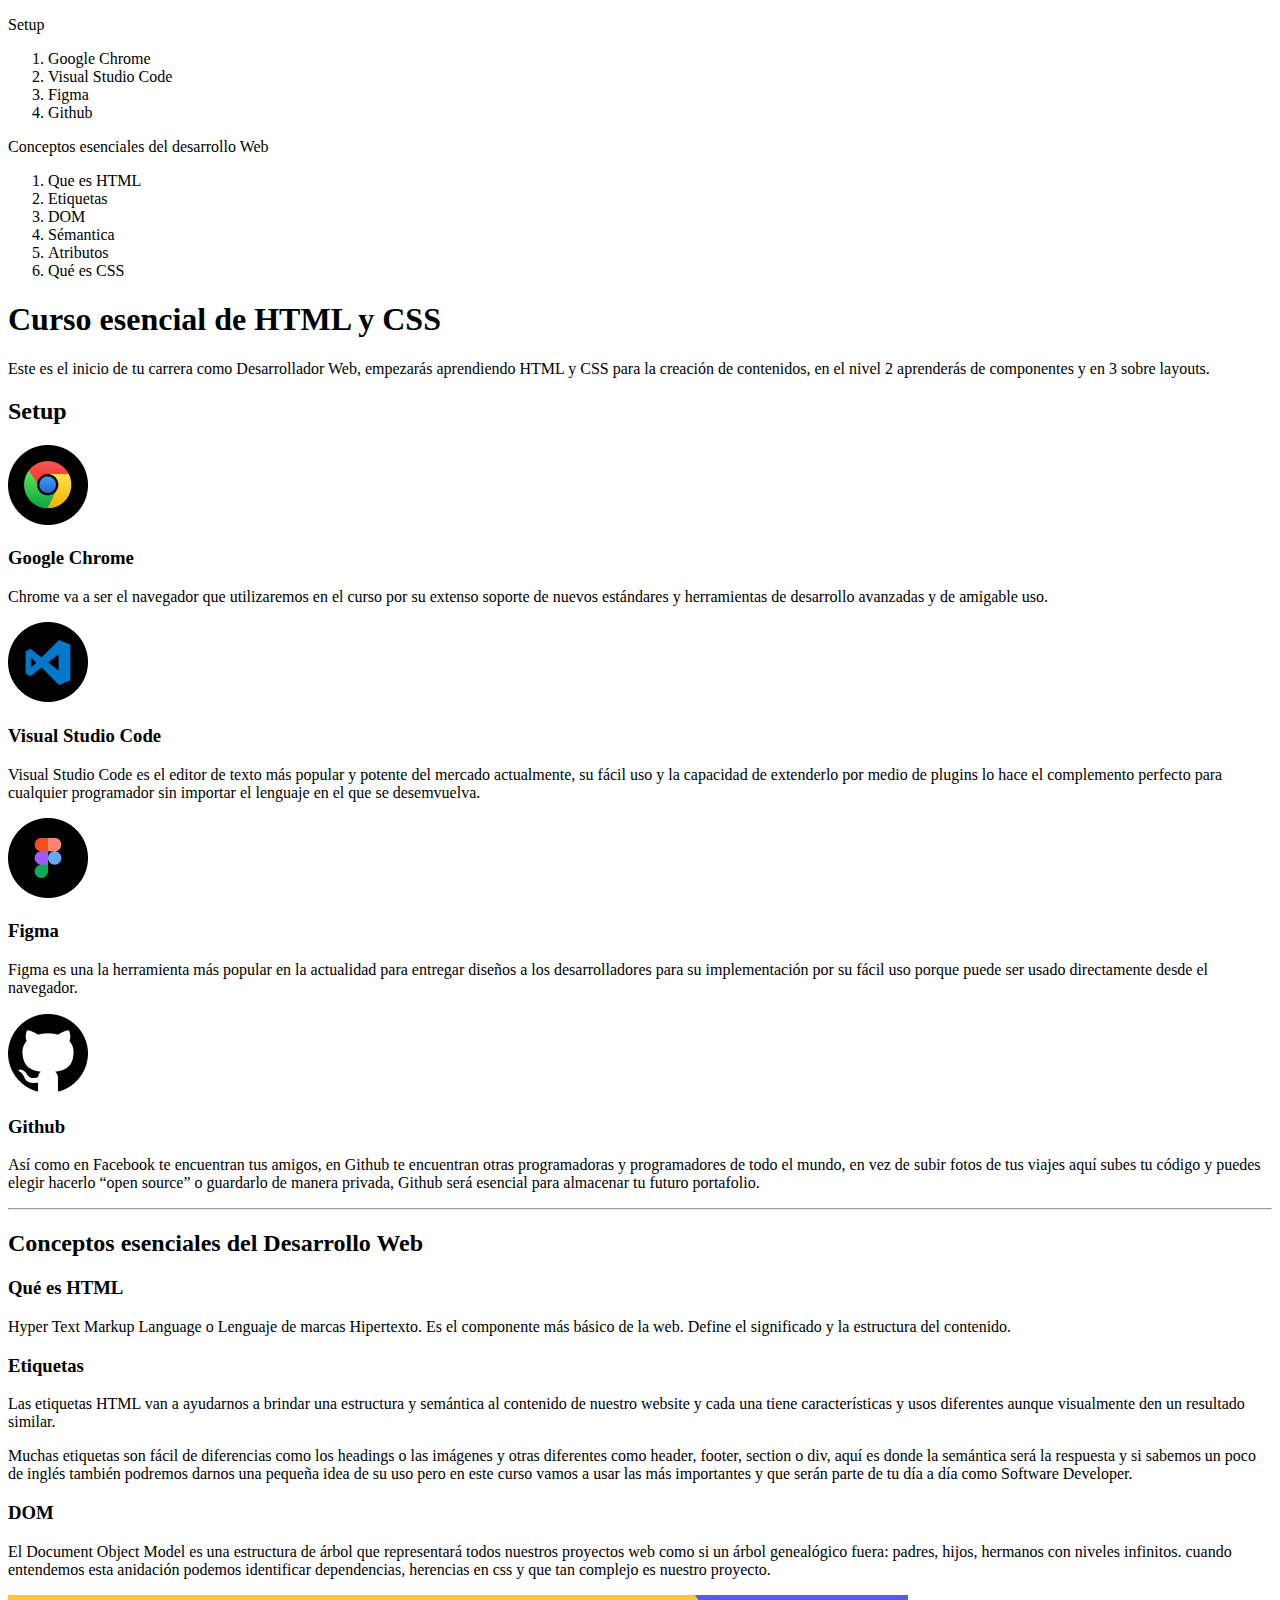
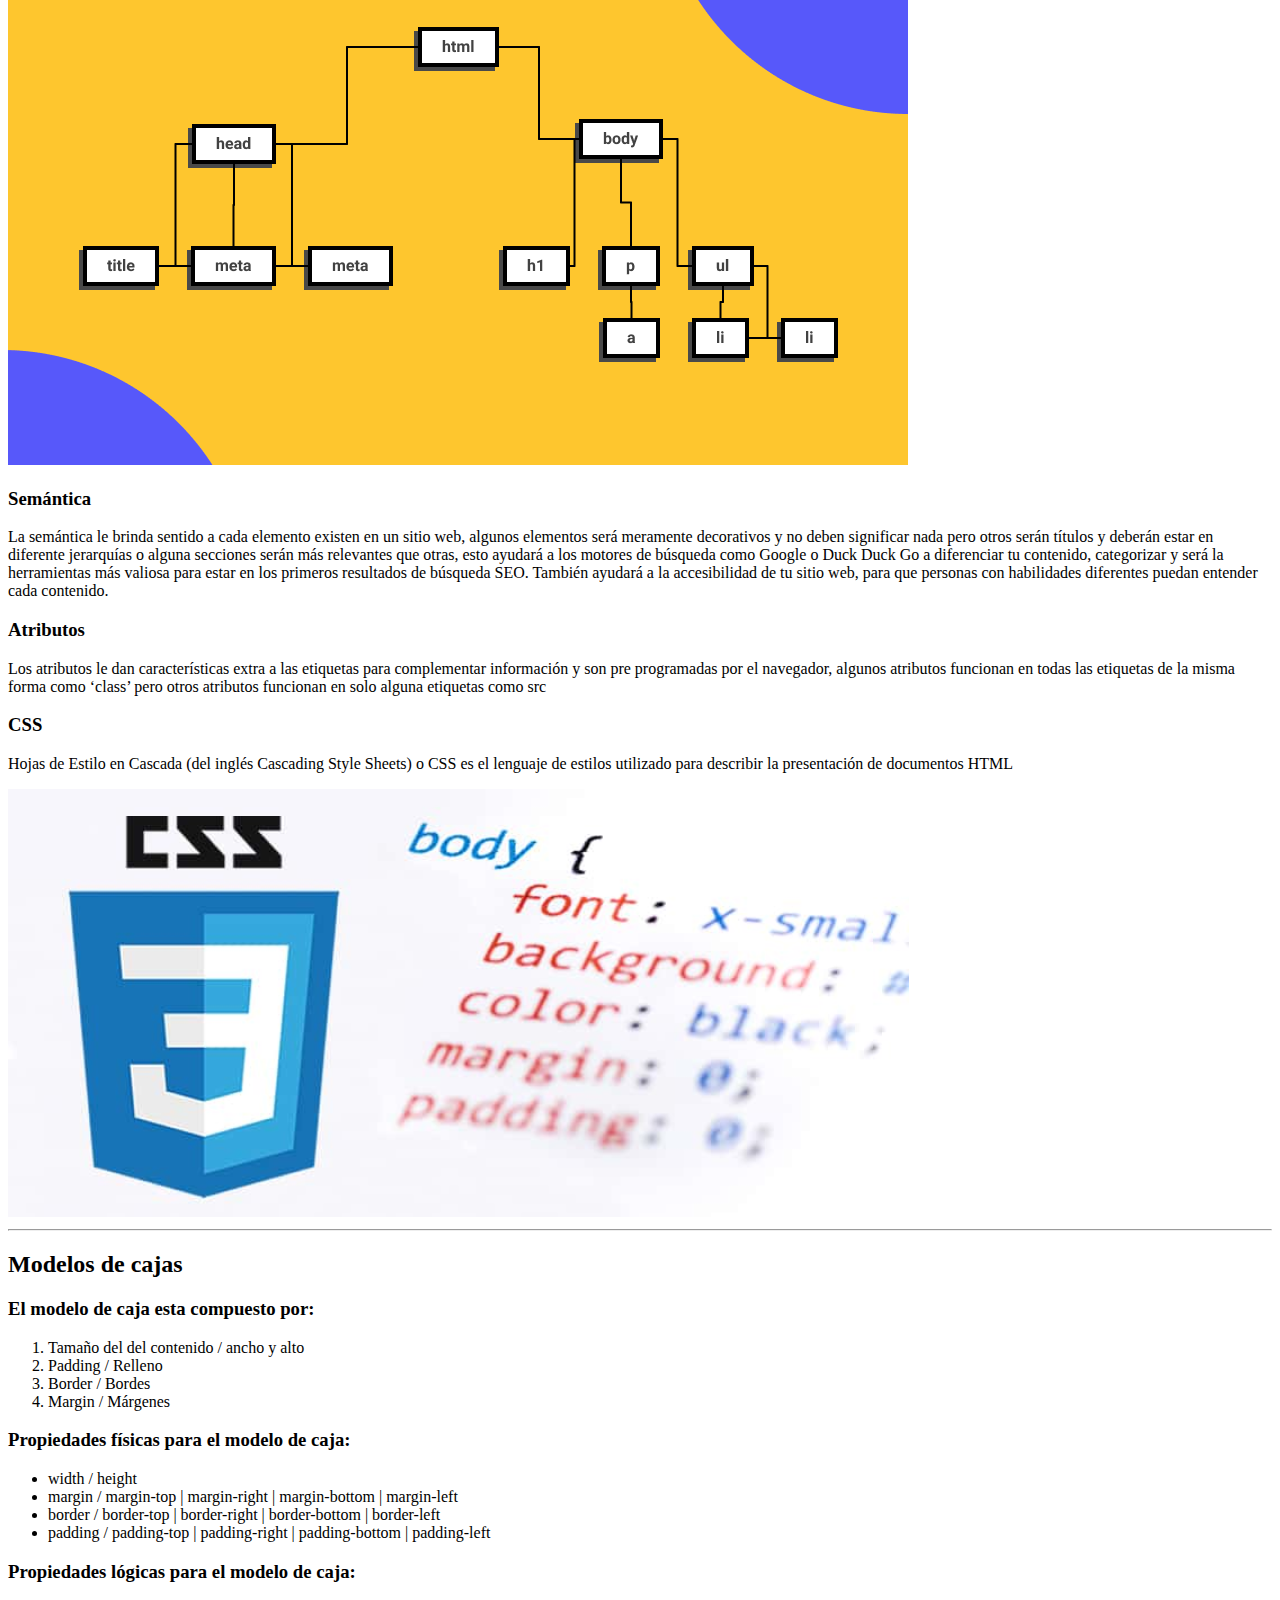
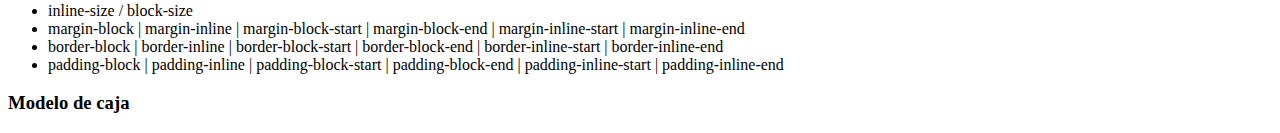
==== index.html @ daeb111e "clase 16 semántica del contenido" ====
<!DOCTYPE html>
<html lang="en">

<head>
    <meta charset="UTF-8">
    <meta http-equiv="X-UA-Compatible" content="IE=edge">
    <meta name="viewport" content="width=device-width, initial-scale=1.0">
    <title>El Blog de Mario</title>
</head>

<body>

    <header>
        <nav>

            <p>Setup</p>
            <ol>
                <li>Google Chrome</li>
                <li>Visual Studio Code</li>
                <li>Figma</li>
                <li>Github</li>
    
            </ol>
            <p>Conceptos esenciales del desarrollo Web</p>
            <ol>
                <li>Que es HTML</li>
                <li>Etiquetas</li>
                <li>DOM</li>
                <li>Sémantica</li>
                <li>Atributos</li>
                <li>Qué es CSS</li>
            </ol>
        </nav>


    </header>
    <h1>Curso esencial de HTML y CSS</h1>
    <p>Este es el inicio de tu carrera como Desarrollador Web, empezarás aprendiendo HTML y CSS para la creación de
        contenidos, en el nivel 2 aprenderás de componentes y en 3 sobre layouts.</p>



    <h2>Setup</h2>

    <img src="img/google-chrome.png" alt="logo google-chrome" title="logo google-chrome">

    <h3> Google Chrome </h3>

    <p>
        Chrome va a ser el navegador que utilizaremos en el curso por su extenso soporte de nuevos estándares y
        herramientas de desarrollo avanzadas y de amigable uso.
    </p>


    <img src="img/visual-studio-code.png" alt="logo visual-studio" title="logo visual-studio">

    <h3> Visual Studio Code </h3>

    <p>
        Visual Studio Code es el editor de texto más popular y potente del mercado actualmente, su fácil uso y la
        capacidad de extenderlo por medio de plugins lo hace el complemento perfecto para cualquier programador sin
        importar el lenguaje en el que se desemvuelva.
    </p>


    <img src="img/figma.png" alt="logo figma" title="logo figma">

    <h3> Figma </h3>

    <p>
        Figma es una la herramienta más popular en la actualidad para entregar diseños a los desarrolladores para su
        implementación por su fácil uso porque puede ser usado directamente desde el navegador.
    </p>


    <img src="img/github.png" alt="logo github" title="logo github">

    <h3> Github </h3>

    <p>
        Así como en Facebook te encuentran tus amigos, en Github te encuentran otras programadoras y programadores de
        todo el mundo, en vez de subir fotos de tus viajes aquí subes tu código y puedes elegir hacerlo “open source” o
        guardarlo de manera privada, Github será esencial para almacenar tu futuro portafolio.
    </p>

    <hr>
    <h2>Conceptos esenciales del Desarrollo Web</h2>

    <h3> Qué es HTML </h2>
    <p>Hyper Text Markup Language o Lenguaje de marcas Hipertexto. Es el componente más básico de la web. Define el significado y la estructura del contenido.</p>

    <h3> Etiquetas </h3>
    <p>Las etiquetas HTML van a ayudarnos a brindar una estructura y semántica al contenido de nuestro website y cada una tiene características y usos diferentes aunque visualmente den un resultado similar.</p>

    <p>Muchas etiquetas son fácil de diferencias como los headings o las imágenes y otras diferentes como header, footer, section o div, aquí es donde la semántica será la respuesta y si sabemos un poco de inglés también podremos darnos una pequeña idea de su uso pero en este curso vamos a usar las más importantes y que serán parte de tu día a día como Software Developer.</p>

    <h3> DOM </h3>
    <p>El Document Object Model es una estructura de árbol que representará todos nuestros proyectos web como si un árbol genealógico fuera: padres, hijos, hermanos con niveles infinitos. cuando entendemos esta anidación podemos identificar dependencias, herencias en css y que tan complejo es nuestro proyecto.</p>
    <img src="img/dom.png" alt="Estructura de árbol que rebresenta al DOM" title="DOM">

    <h3>Semántica</h3>
    <p>La semántica le brinda sentido a cada elemento existen en un sitio web, algunos elementos será meramente decorativos y no deben significar nada pero otros serán títulos y deberán estar en diferente jerarquías o alguna secciones serán más relevantes que otras, esto ayudará a los motores de búsqueda como Google o Duck Duck Go a diferenciar tu contenido, categorizar y será la herramientas más valiosa para estar en los primeros resultados de búsqueda SEO. También ayudará a la accesibilidad de tu sitio web, para que personas con habilidades diferentes puedan entender cada contenido.</p>

    <h3> Atributos </h3>
    <p>Los atributos le dan características extra a las etiquetas para complementar información y son pre programadas por el navegador, algunos atributos funcionan en todas las etiquetas de la misma forma como ‘class’ pero otros atributos funcionan en solo alguna etiquetas como src</p>

    <h3> CSS </h3>
    <p>Hojas de Estilo en Cascada (del inglés Cascading Style Sheets) o CSS es el lenguaje de estilos utilizado para describir la presentación de documentos HTML</p>
    <img src="img/imagen-css.png" alt="css" title="css">

    <hr>

    <h2> Modelos de cajas </h2>

    <h3>El modelo de caja esta compuesto por:</h3>
    <ol>
        <li>Tamaño del del contenido / ancho y alto</li>
        <li>Padding / Relleno</li>
        <li>Border / Bordes</li>
        <li>Margin / Márgenes</li>
    </ol>

    <h3>Propiedades físicas para el modelo de caja:</h3>
    <ul>
        <li>width / height</li>
        <li>margin / margin-top | margin-right | margin-bottom | margin-left</li>
        <li>border / border-top | border-right | border-bottom | border-left</li>
        <li>padding / padding-top | padding-right | padding-bottom | padding-left</li>
    </ul>

    <h3>Propiedades lógicas para el modelo de caja:</h3>
    <ul>
        <li>inline-size / block-size</li>
        <li>margin-block | margin-inline | margin-block-start | margin-block-end | margin-inline-start | margin-inline-end</li>
        <li>border-block | border-inline | border-block-start | border-block-end | border-inline-start | border-inline-end</li>
        <li>padding-block | padding-inline | padding-block-start | padding-block-end | padding-inline-start | padding-inline-end</li>
    </ul>

    <h3>Modelo de caja</h3>

    


  
</body>

</html>
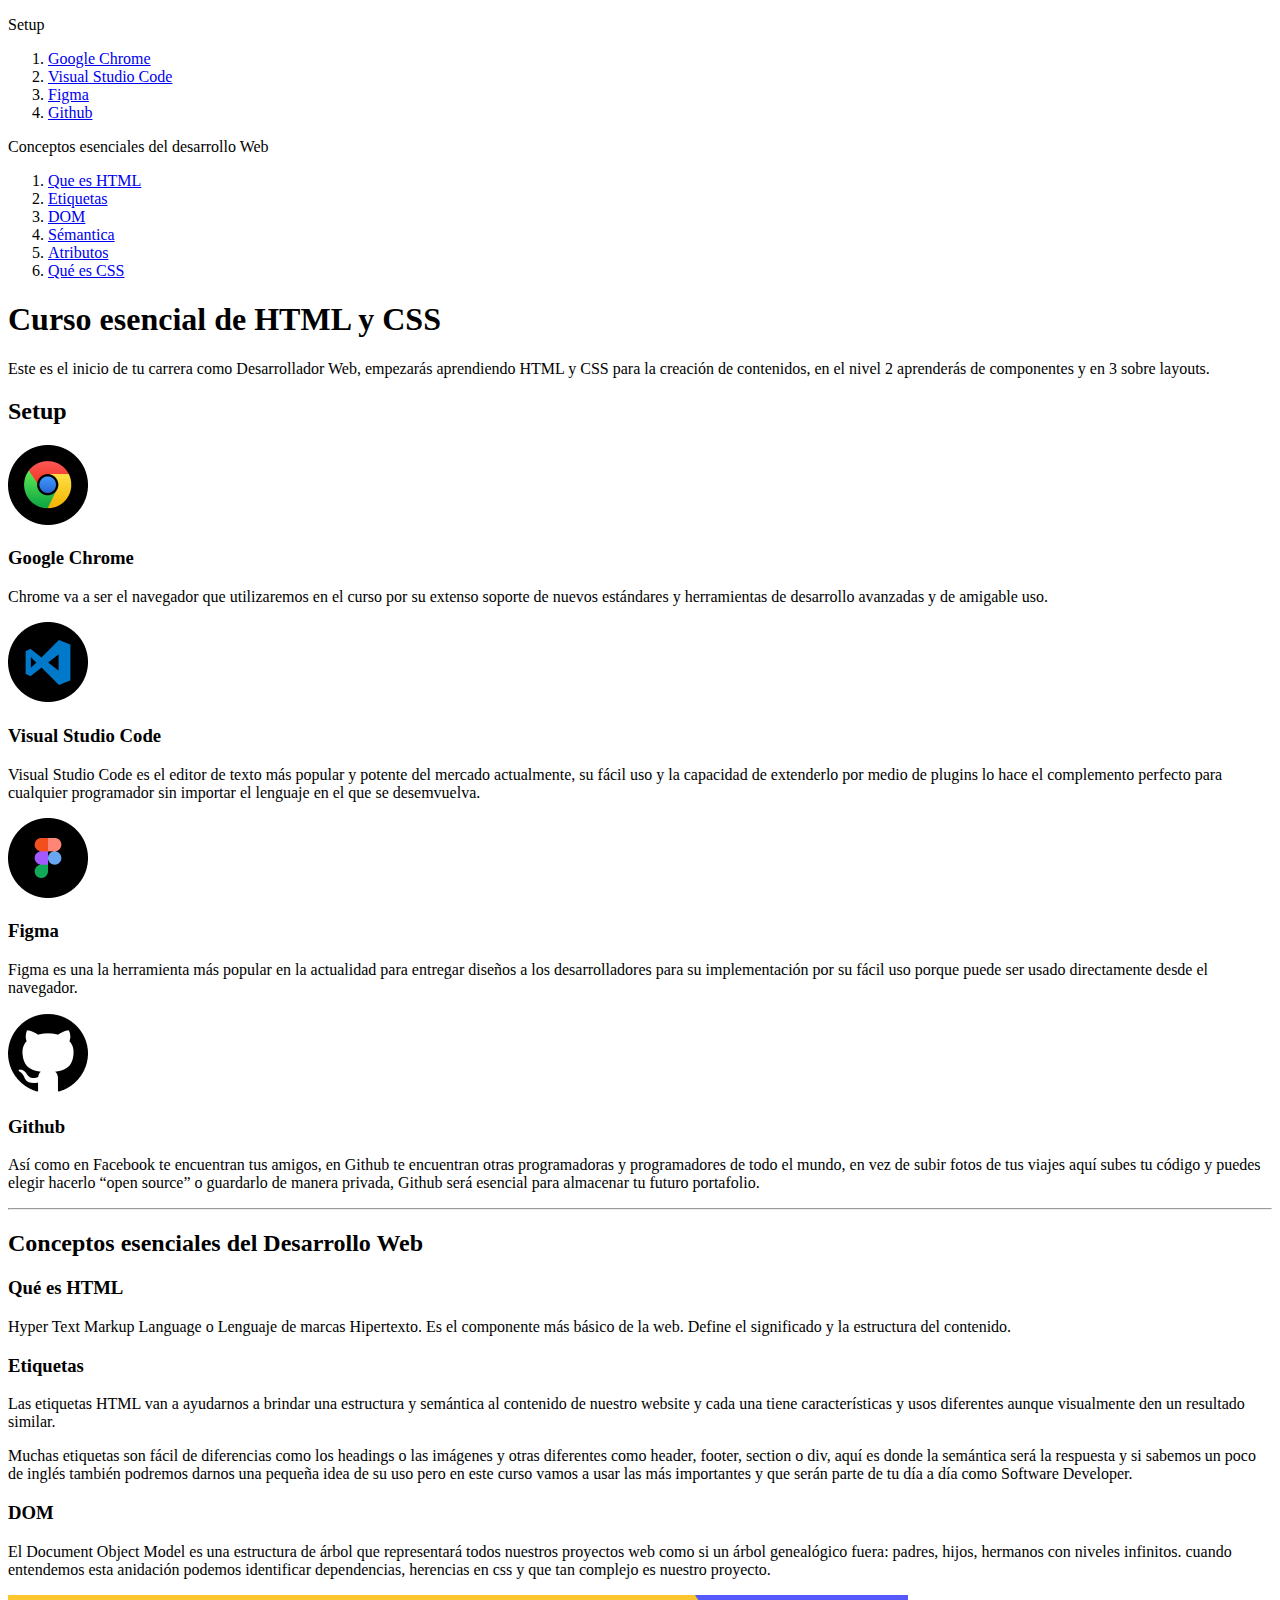
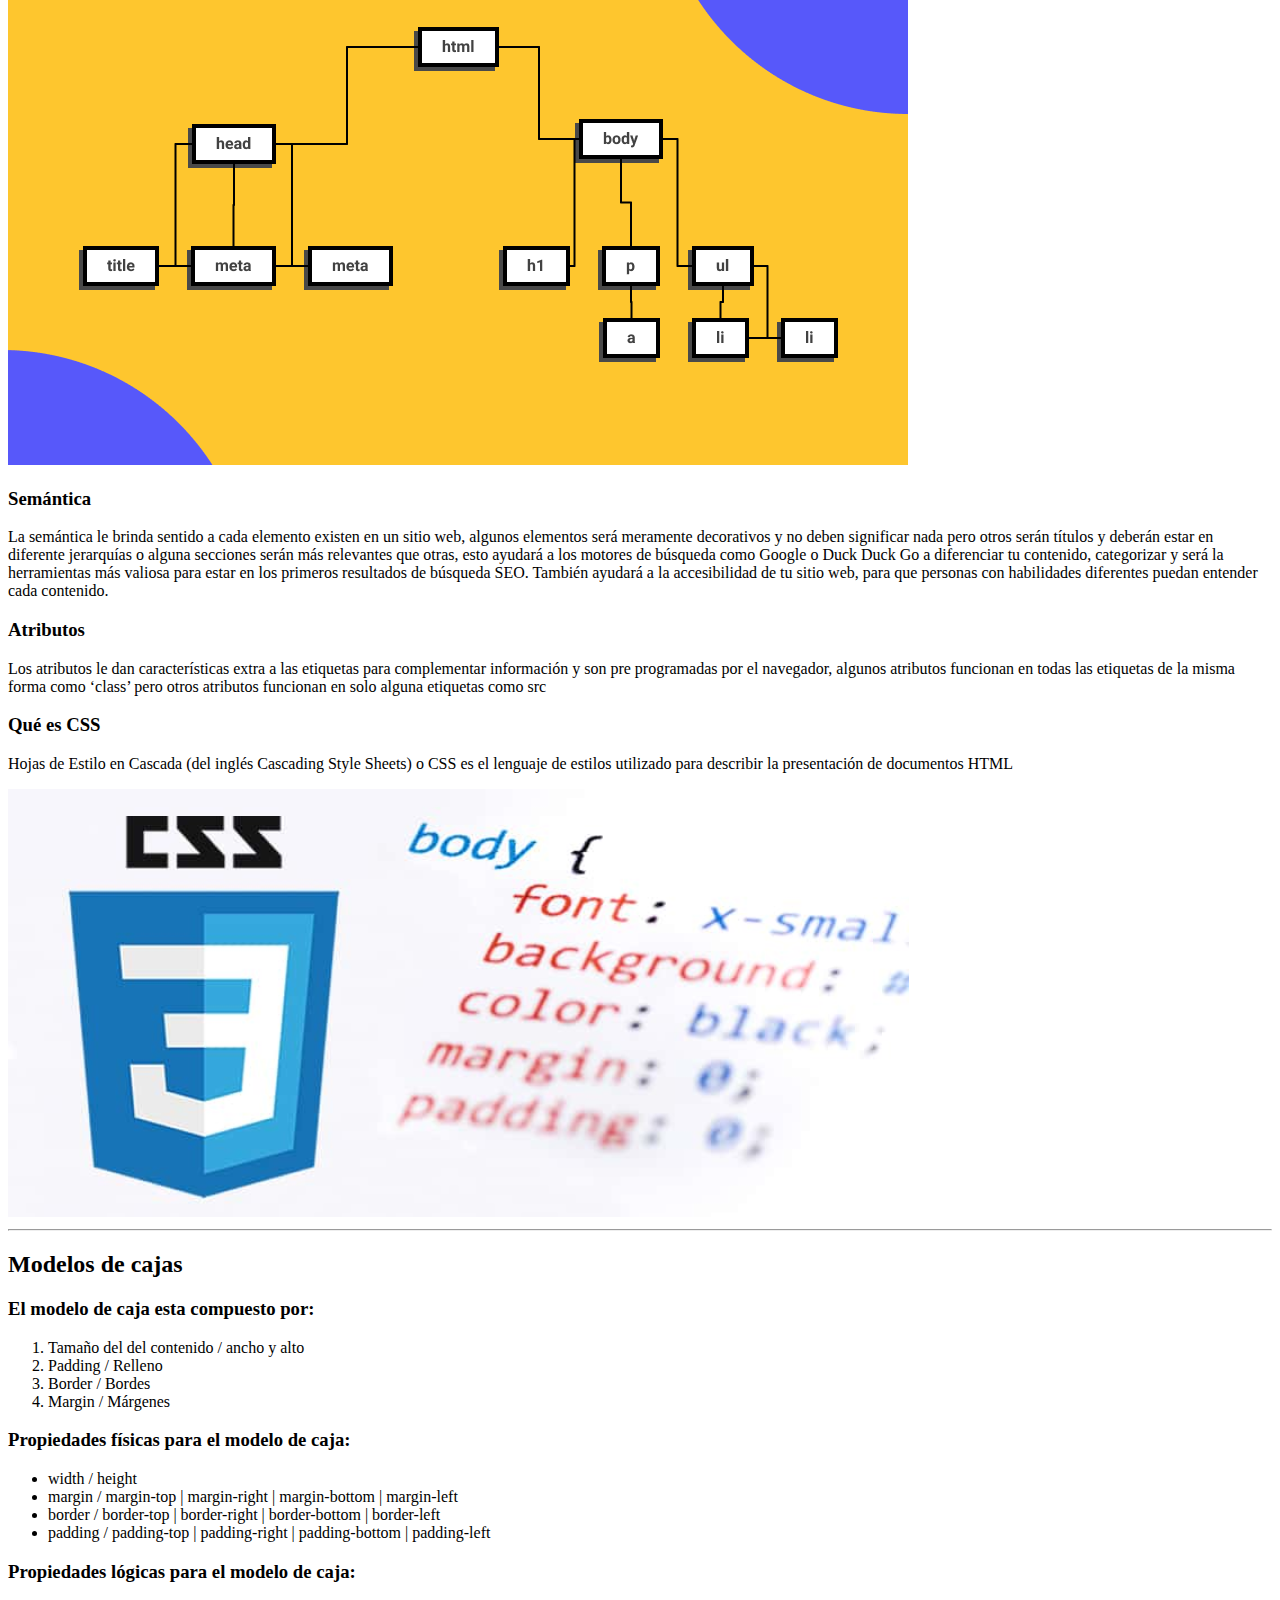
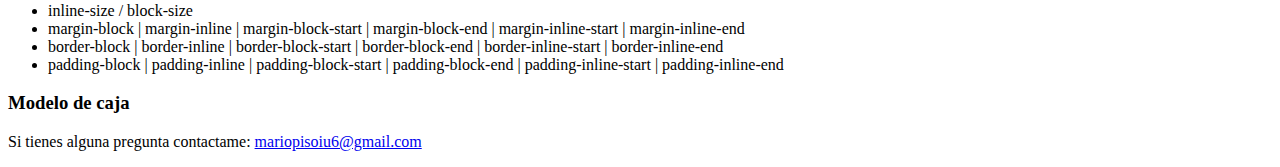
==== commit 7576cdf5: "clase 17 enlaces" ====
--- a/index.html
+++ b/index.html
@@ -15,20 +15,20 @@
 
             <p>Setup</p>
             <ol>
-                <li>Google Chrome</li>
-                <li>Visual Studio Code</li>
-                <li>Figma</li>
-                <li>Github</li>
+                <li><a href="#google-chrome">Google Chrome</a></li>
+                <li><a href="#visual-studio-code">Visual Studio Code</a></li>
+                <li><a href="#figma">Figma</a></li>
+                <li><a href="#github">Github</a></li>
     
             </ol>
             <p>Conceptos esenciales del desarrollo Web</p>
             <ol>
-                <li>Que es HTML</li>
-                <li>Etiquetas</li>
-                <li>DOM</li>
-                <li>Sémantica</li>
-                <li>Atributos</li>
-                <li>Qué es CSS</li>
+                <li><a href="#que-es-html">Que es HTML</a></li>
+                <li><a href="#etiquetas">Etiquetas</a></li>
+                <li><a href="#dom">DOM</a></li>
+                <li><a href="#semantica">Sémantica</a></li>
+                <li><a href="#atributos">Atributos</a></li>
+                <li><a href="#que-es-css">Qué es CSS</a></li>
             </ol>
         </nav>
 
@@ -42,9 +42,9 @@
 
     <h2>Setup</h2>
 
-    <img src="img/google-chrome.png" alt="logo google-chrome" title="logo google-chrome">
+    <img src="/img/google-chrome.png" alt="logo google-chrome" title="logo google-chrome">
 
-    <h3> Google Chrome </h3>
+    <h3 id="google-chrome"> Google Chrome </h3>
 
     <p>
         Chrome va a ser el navegador que utilizaremos en el curso por su extenso soporte de nuevos estándares y
@@ -52,9 +52,9 @@
     </p>
 
 
-    <img src="img/visual-studio-code.png" alt="logo visual-studio" title="logo visual-studio">
+    <img src="/img/visual-studio-code.png" alt="logo visual-studio" title="logo visual-studio">
 
-    <h3> Visual Studio Code </h3>
+    <h3 id="visual-studio-code"> Visual Studio Code </h3>
 
     <p>
         Visual Studio Code es el editor de texto más popular y potente del mercado actualmente, su fácil uso y la
@@ -63,9 +63,9 @@
     </p>
 
 
-    <img src="img/figma.png" alt="logo figma" title="logo figma">
+    <img src="/img/figma.png" alt="logo figma" title="logo figma">
 
-    <h3> Figma </h3>
+    <h3 id="figma"> Figma </h3>
 
     <p>
         Figma es una la herramienta más popular en la actualidad para entregar diseños a los desarrolladores para su
@@ -73,9 +73,9 @@
     </p>
 
 
-    <img src="img/github.png" alt="logo github" title="logo github">
+    <img src="/img/github.png" alt="logo github" title="logo github">
 
-    <h3> Github </h3>
+    <h3 id="github"> Github </h3>
 
     <p>
         Así como en Facebook te encuentran tus amigos, en Github te encuentran otras programadoras y programadores de
@@ -86,27 +86,27 @@
     <hr>
     <h2>Conceptos esenciales del Desarrollo Web</h2>
 
-    <h3> Qué es HTML </h2>
+    <h3 id="que-es-html"> Qué es HTML </h2>
     <p>Hyper Text Markup Language o Lenguaje de marcas Hipertexto. Es el componente más básico de la web. Define el significado y la estructura del contenido.</p>
 
-    <h3> Etiquetas </h3>
+    <h3 id="etiquetas"> Etiquetas </h3>
     <p>Las etiquetas HTML van a ayudarnos a brindar una estructura y semántica al contenido de nuestro website y cada una tiene características y usos diferentes aunque visualmente den un resultado similar.</p>
 
     <p>Muchas etiquetas son fácil de diferencias como los headings o las imágenes y otras diferentes como header, footer, section o div, aquí es donde la semántica será la respuesta y si sabemos un poco de inglés también podremos darnos una pequeña idea de su uso pero en este curso vamos a usar las más importantes y que serán parte de tu día a día como Software Developer.</p>
 
-    <h3> DOM </h3>
+    <h3 id="dom"> DOM </h3>
     <p>El Document Object Model es una estructura de árbol que representará todos nuestros proyectos web como si un árbol genealógico fuera: padres, hijos, hermanos con niveles infinitos. cuando entendemos esta anidación podemos identificar dependencias, herencias en css y que tan complejo es nuestro proyecto.</p>
-    <img src="img/dom.png" alt="Estructura de árbol que rebresenta al DOM" title="DOM">
+    <img src="/img/dom.png" alt="Estructura de árbol que rebresenta al DOM" title="DOM">
 
-    <h3>Semántica</h3>
+    <h3 id="semantica">Semántica</h3>
     <p>La semántica le brinda sentido a cada elemento existen en un sitio web, algunos elementos será meramente decorativos y no deben significar nada pero otros serán títulos y deberán estar en diferente jerarquías o alguna secciones serán más relevantes que otras, esto ayudará a los motores de búsqueda como Google o Duck Duck Go a diferenciar tu contenido, categorizar y será la herramientas más valiosa para estar en los primeros resultados de búsqueda SEO. También ayudará a la accesibilidad de tu sitio web, para que personas con habilidades diferentes puedan entender cada contenido.</p>
 
-    <h3> Atributos </h3>
+    <h3 id="atributos"> Atributos </h3>
     <p>Los atributos le dan características extra a las etiquetas para complementar información y son pre programadas por el navegador, algunos atributos funcionan en todas las etiquetas de la misma forma como ‘class’ pero otros atributos funcionan en solo alguna etiquetas como src</p>
 
-    <h3> CSS </h3>
+    <h3 id="que-es-css"> Qué es CSS </h3>
     <p>Hojas de Estilo en Cascada (del inglés Cascading Style Sheets) o CSS es el lenguaje de estilos utilizado para describir la presentación de documentos HTML</p>
-    <img src="img/imagen-css.png" alt="css" title="css">
+    <img src="/img/imagen-css.png" alt="css" title="css">
 
     <hr>
 
@@ -138,8 +138,12 @@
 
     <h3>Modelo de caja</h3>
 
+
+    <p>
+        Si tienes alguna pregunta contactame:
+        <a href="mailto:mariopisoiu6@gmail.com">mariopisoiu6@gmail.com</a> 
+    </p>
     
-
 
   
 </body>
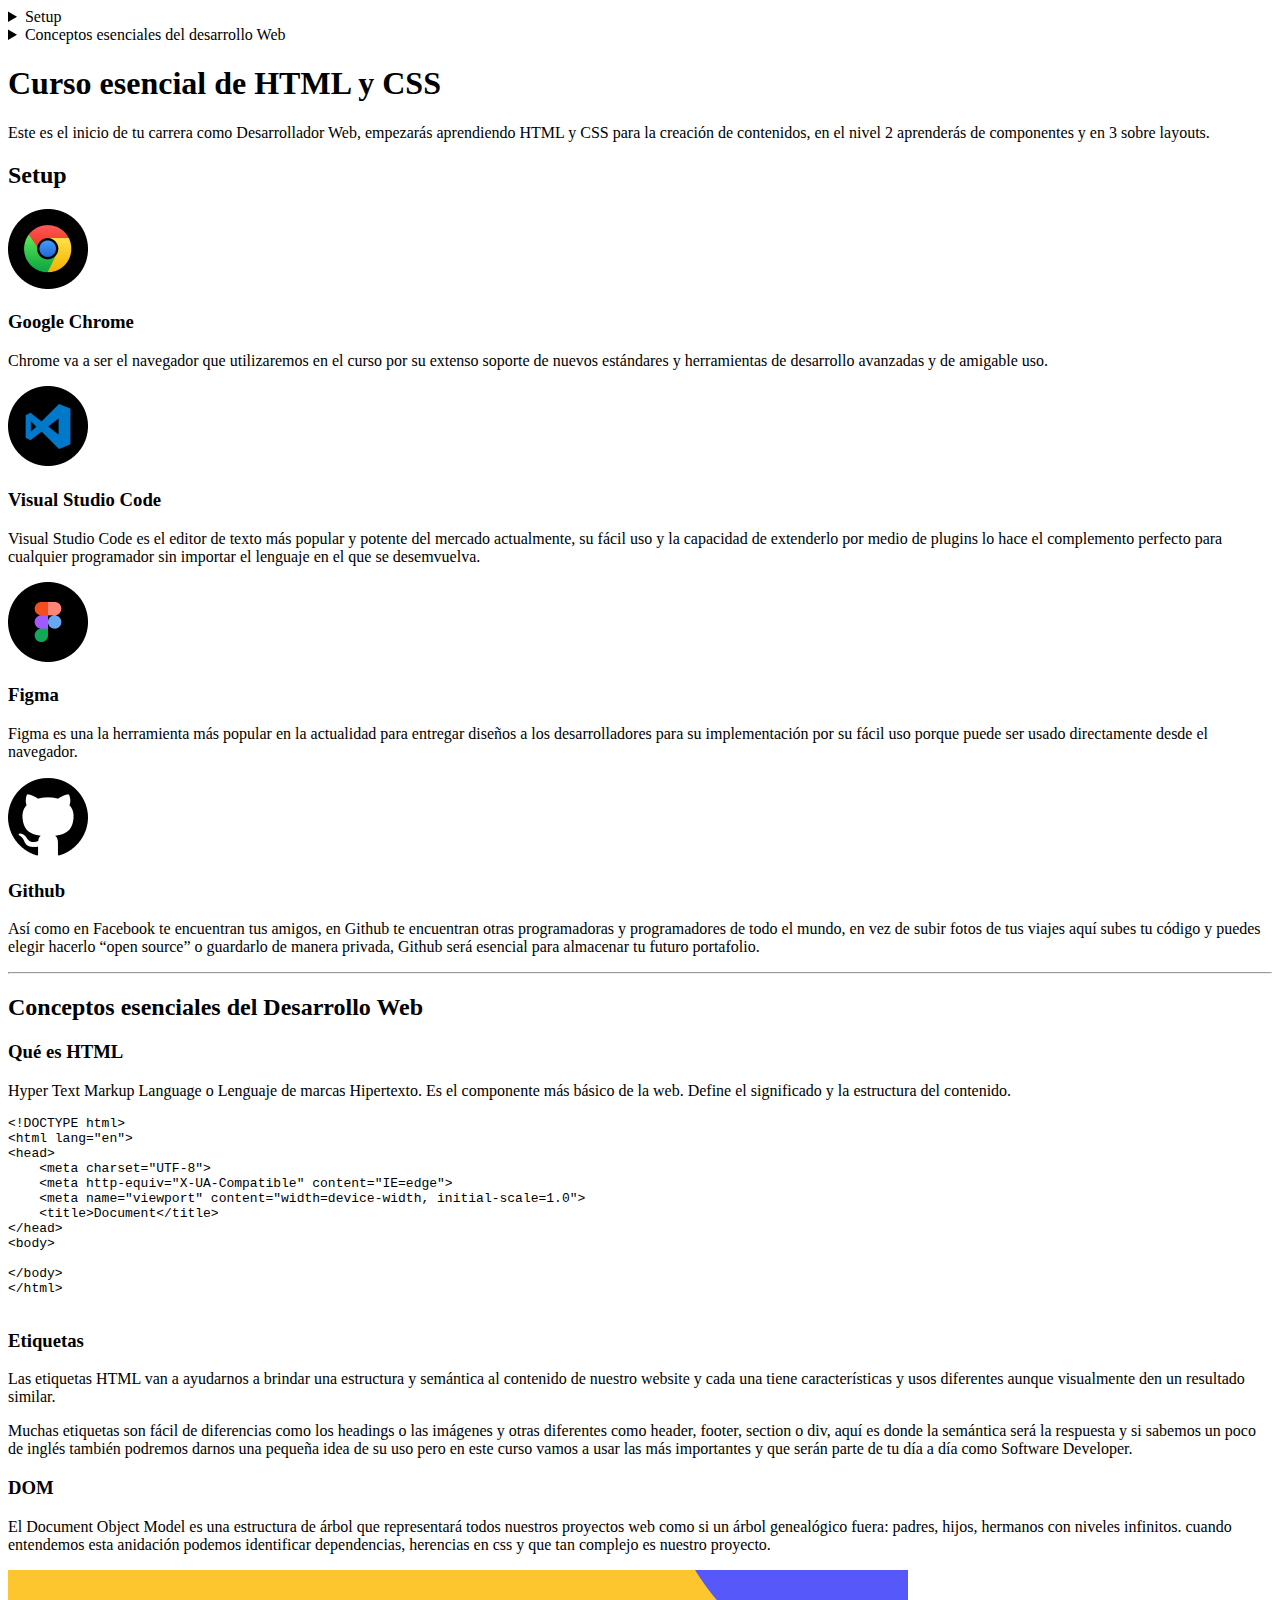
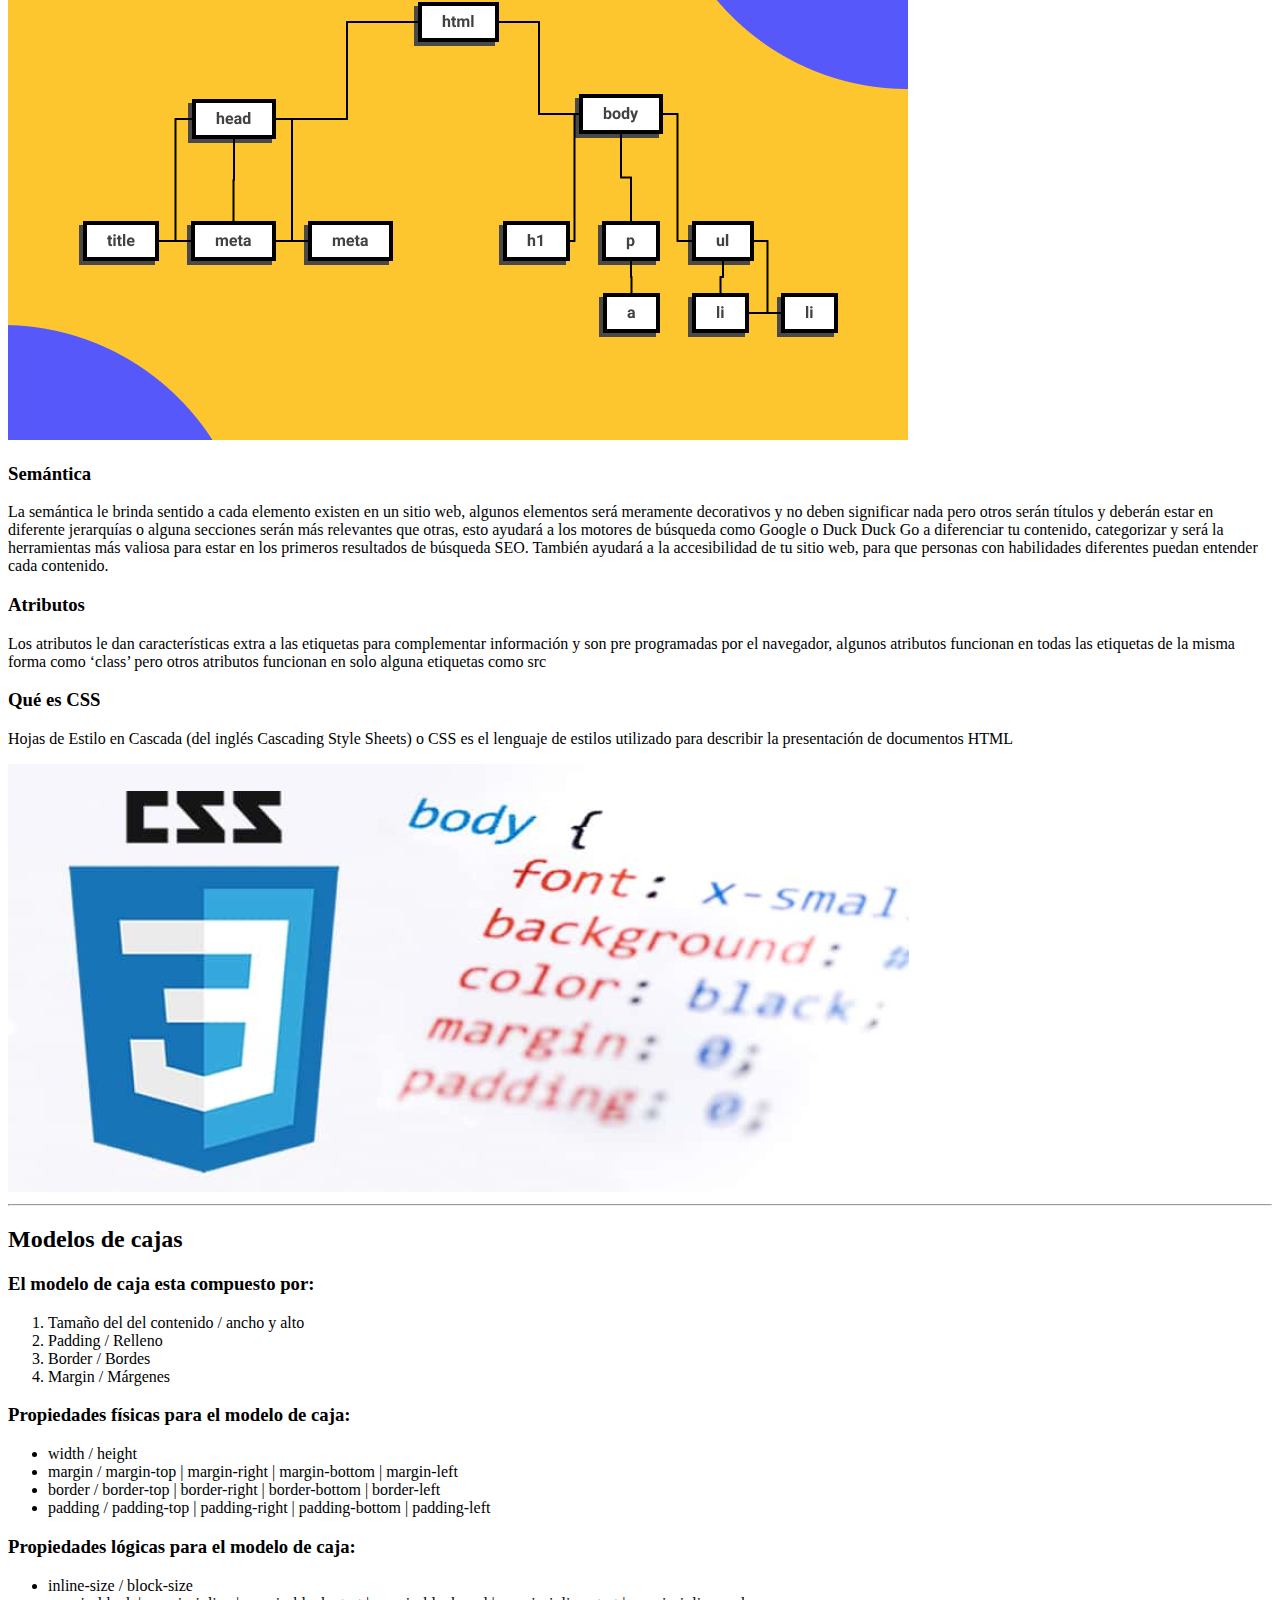
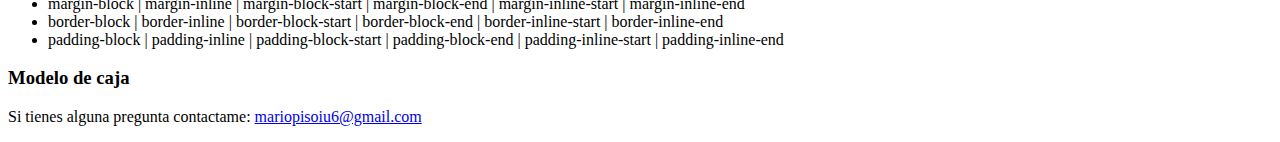
==== commit d43a972f: "empezando con CSS" ====
--- a/index.html
+++ b/index.html
@@ -5,6 +5,7 @@
     <meta charset="UTF-8">
     <meta http-equiv="X-UA-Compatible" content="IE=edge">
     <meta name="viewport" content="width=device-width, initial-scale=1.0">
+    <link rel="stylesheet" href="/css/styles.css">
     <title>El Blog de Mario</title>
 </head>
 
@@ -12,24 +13,34 @@
 
     <header>
         <nav>
-
-            <p>Setup</p>
-            <ol>
-                <li><a href="#google-chrome">Google Chrome</a></li>
-                <li><a href="#visual-studio-code">Visual Studio Code</a></li>
-                <li><a href="#figma">Figma</a></li>
-                <li><a href="#github">Github</a></li>
-    
-            </ol>
-            <p>Conceptos esenciales del desarrollo Web</p>
-            <ol>
-                <li><a href="#que-es-html">Que es HTML</a></li>
-                <li><a href="#etiquetas">Etiquetas</a></li>
-                <li><a href="#dom">DOM</a></li>
-                <li><a href="#semantica">Sémantica</a></li>
-                <li><a href="#atributos">Atributos</a></li>
-                <li><a href="#que-es-css">Qué es CSS</a></li>
-            </ol>
+             
+            <details>
+                <summary>
+                     Setup
+                </summary>
+                <ol>
+                    <li><a href="#google-chrome">Google Chrome</a></li>
+                    <li><a href="#visual-studio-code">Visual Studio Code</a></li>
+                    <li><a href="#figma">Figma</a></li>
+                    <li><a href="#github">Github</a></li>
+        
+                </ol>
+            </details>
+            <details>
+                <summary>
+                     Conceptos esenciales del desarrollo Web
+                </summary>
+                
+                <ol>
+                    <li><a href="#que-es-html">Que es HTML</a></li>
+                    <li><a href="#etiquetas">Etiquetas</a></li>
+                    <li><a href="#dom">DOM</a></li>
+                    <li><a href="#semantica">Sémantica</a></li>
+                    <li><a href="#atributos">Atributos</a></li>
+                    <li><a href="#que-es-css">Qué es CSS</a></li>
+                </ol>
+            </details>
+       
         </nav>
 
 
@@ -88,6 +99,20 @@
 
     <h3 id="que-es-html"> Qué es HTML </h2>
     <p>Hyper Text Markup Language o Lenguaje de marcas Hipertexto. Es el componente más básico de la web. Define el significado y la estructura del contenido.</p>
+    <pre>
+&lt;!DOCTYPE html&gt;
+&lt;html lang=&quot;en&quot;&gt;
+&lt;head&gt;
+    &lt;meta charset=&quot;UTF-8&quot;&gt;
+    &lt;meta http-equiv=&quot;X-UA-Compatible&quot; content=&quot;IE=edge&quot;&gt;
+    &lt;meta name=&quot;viewport&quot; content=&quot;width=device-width, initial-scale=1.0&quot;&gt;
+    &lt;title&gt;Document&lt;/title&gt;
+&lt;/head&gt;
+&lt;body&gt;
+            
+&lt;/body&gt;
+&lt;/html&gt;
+    </pre>
 
     <h3 id="etiquetas"> Etiquetas </h3>
     <p>Las etiquetas HTML van a ayudarnos a brindar una estructura y semántica al contenido de nuestro website y cada una tiene características y usos diferentes aunque visualmente den un resultado similar.</p>
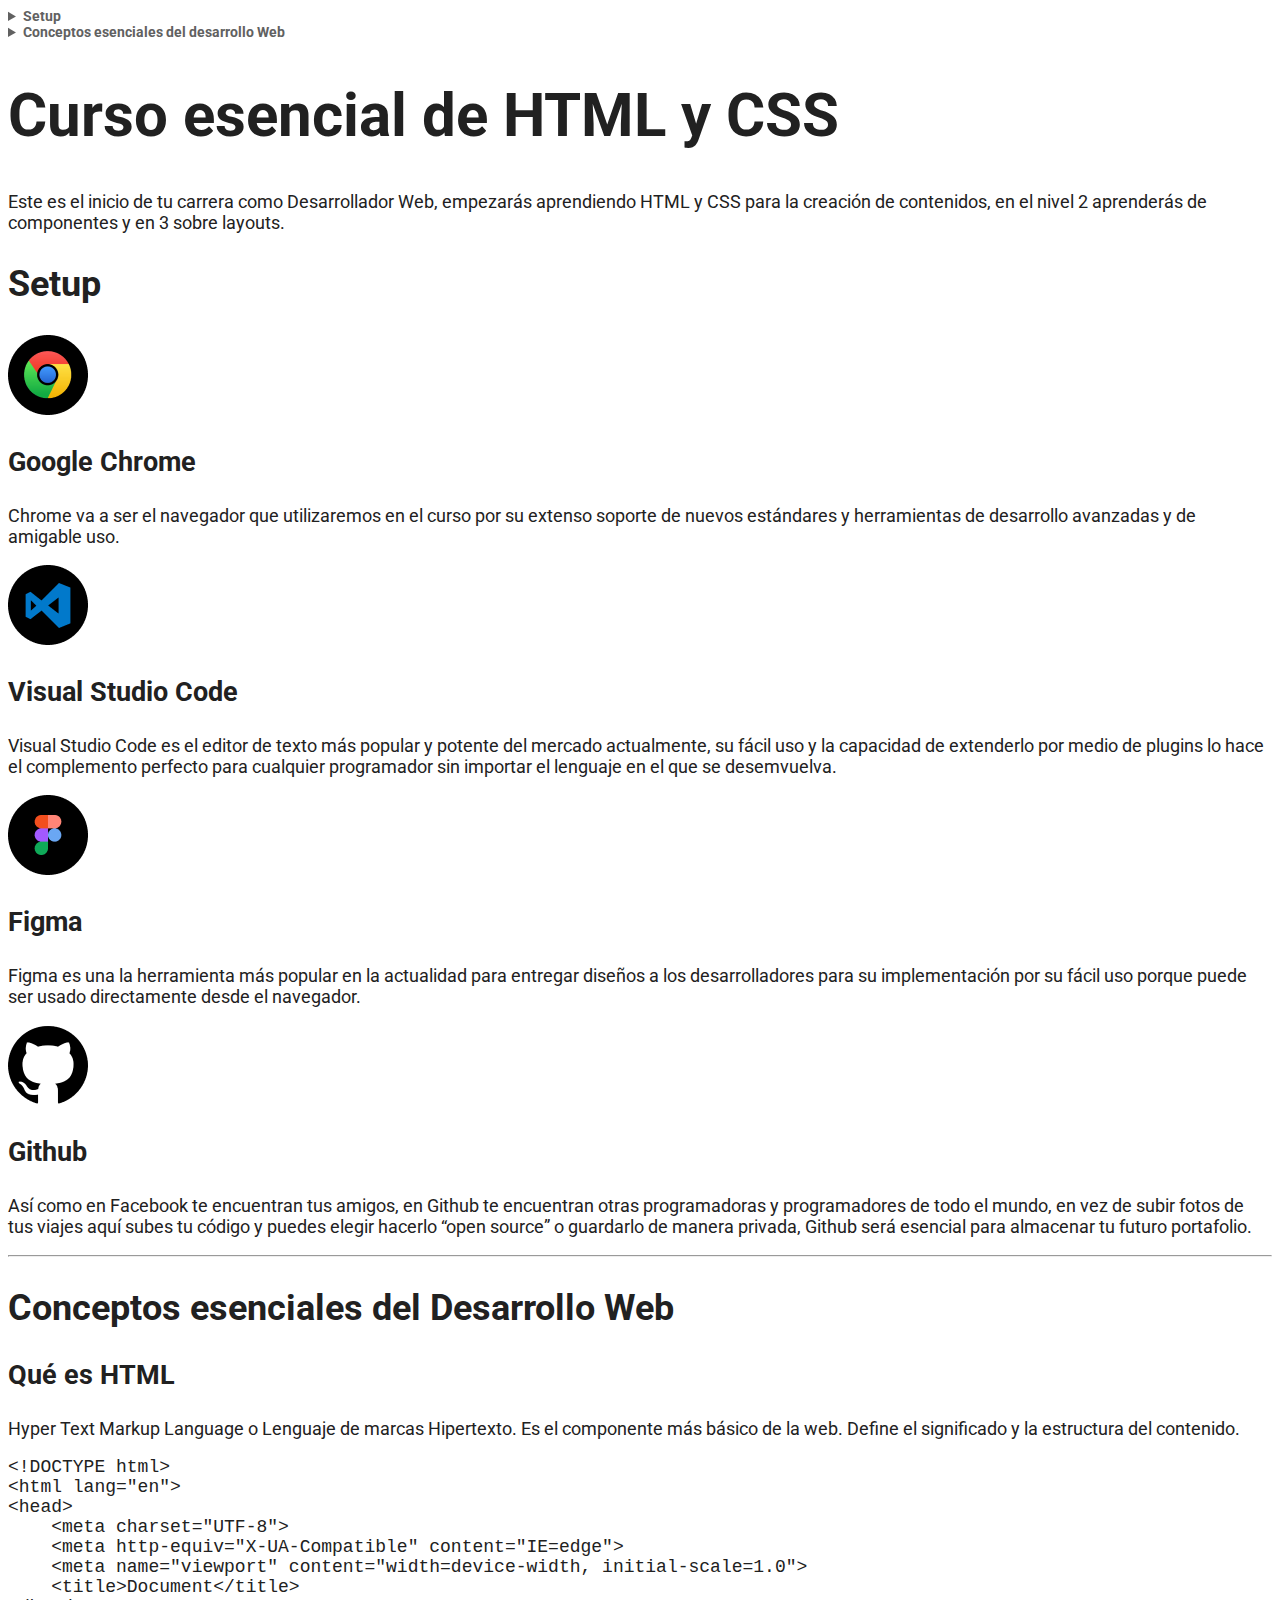
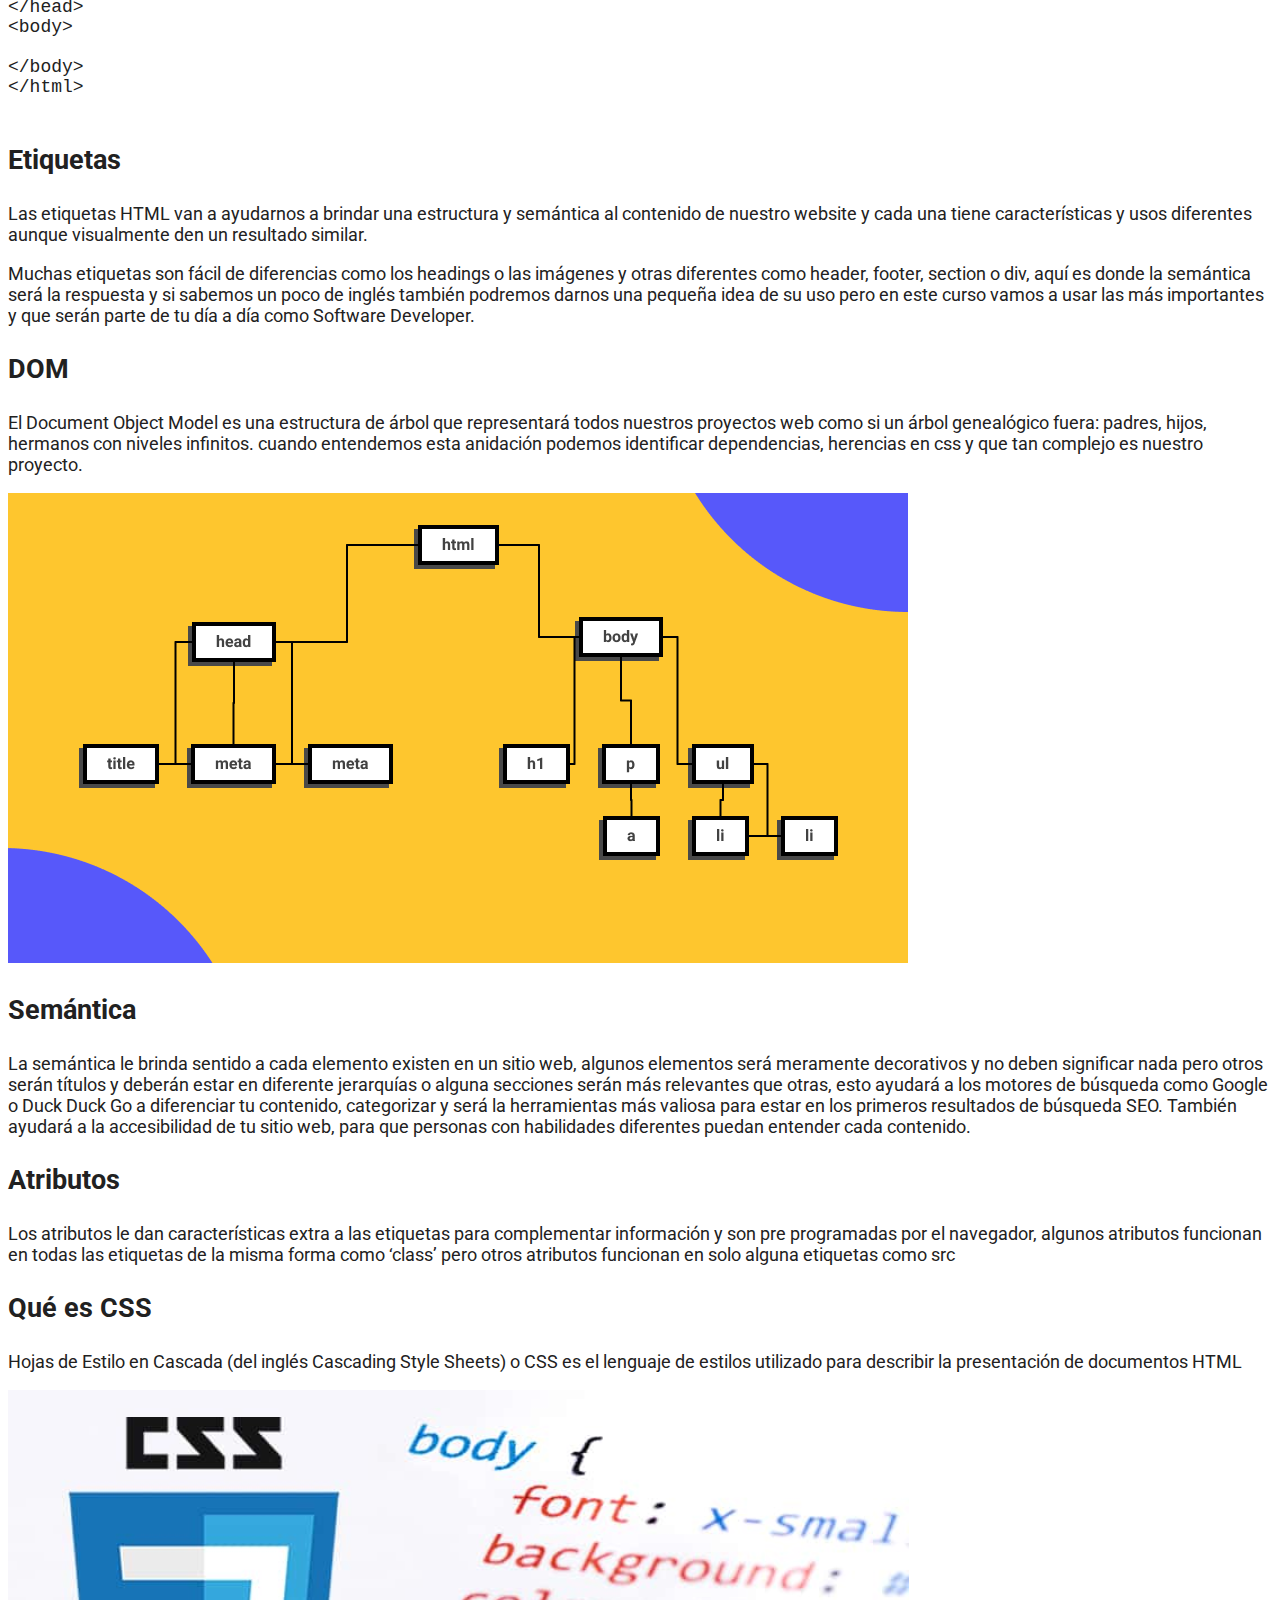
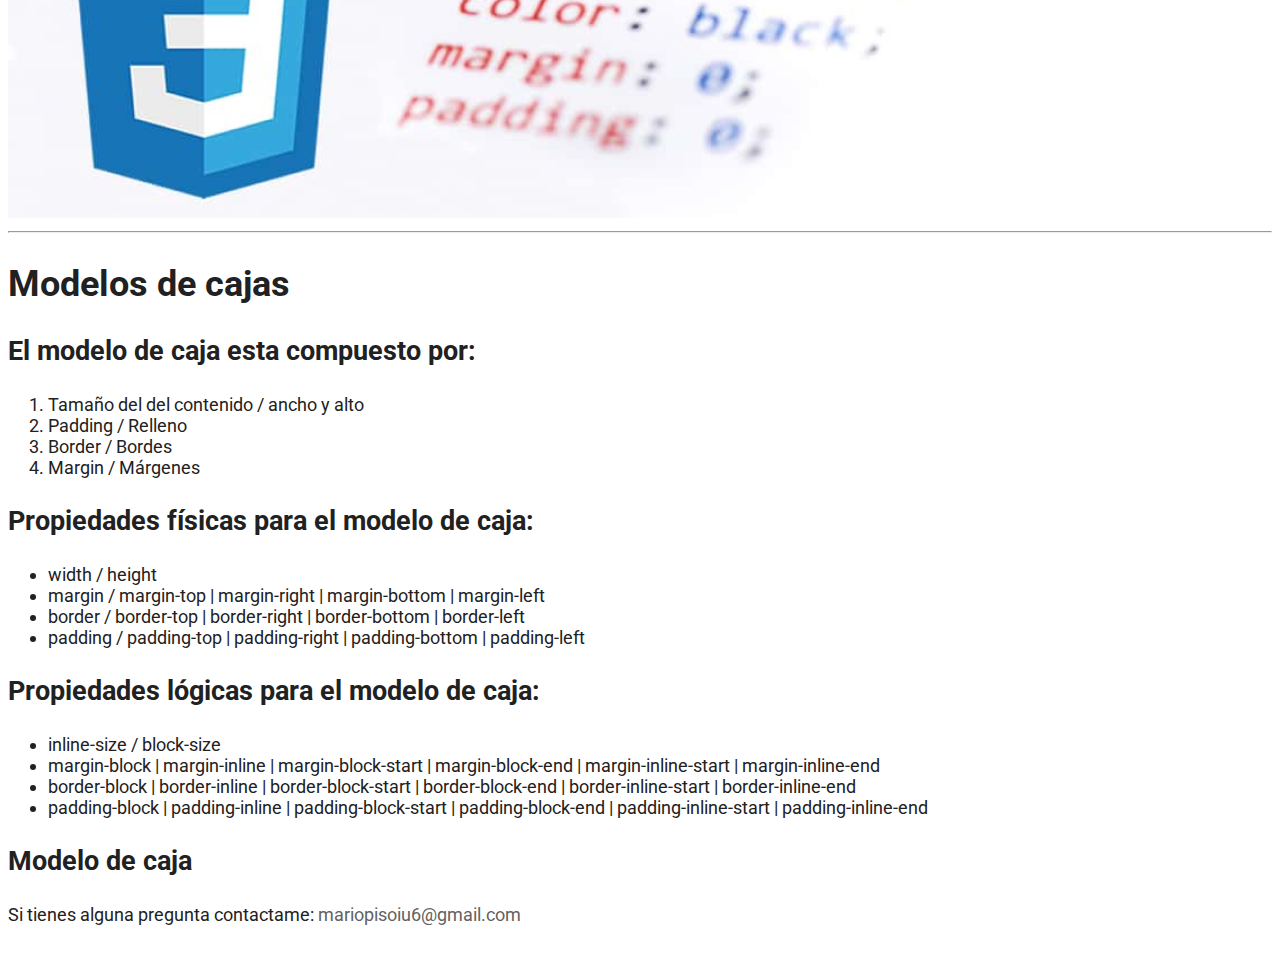
==== commit 5fd94756: "Clase     CSS" ====
--- a/index.html
+++ b/index.html
@@ -6,6 +6,9 @@
     <meta http-equiv="X-UA-Compatible" content="IE=edge">
     <meta name="viewport" content="width=device-width, initial-scale=1.0">
     <link rel="stylesheet" href="/css/styles.css">
+    <link rel="preconnect" href="https://fonts.googleapis.com">
+    <link rel="preconnect" href="https://fonts.gstatic.com" crossorigin>
+    <link href="https://fonts.googleapis.com/css2?family=Roboto:ital,wght@0,400;0,700;1,400;1,700&display=swap" rel="stylesheet">
     <title>El Blog de Mario</title>
 </head>
 
--- a/css/styles.css
+++ b/css/styles.css
@@ -0,0 +1,76 @@
+@font-face {
+  font-family: chapter;
+  src:url('../fonts/charter-regular.otf');
+  font-style: normal;
+  font-weight: 400;
+}
+
+@font-face {
+    font-family: mario;
+    src:url('../fonts/charter-italic.otf');
+    font-style: italic;
+    font-weight: 400;
+  }
+
+  @font-face {
+    font-family: mario;
+    src:url('../fonts/charter-bold.otf');
+    font-style: normal;
+    font-weight: bold;
+  }
+
+  @font-face {
+    font-family: mario;
+    src:url('../fonts/charter-bold-italic.otf');
+    font-style: italic;
+    font-weight: bold;
+  }
+
+:root{
+    font-size: 18px;
+    --gray30: #212121;
+    --gray20: #212429;
+    --gray10: #616161;
+}
+
+body{
+    color: var(--gray30);
+    font-family: 'Roboto', sans-serif;
+    
+}
+
+a{
+    color: var(--gray30);
+    
+}
+
+header{
+    font-size: 14px;
+}
+
+header, a{
+    color: var(--gray10);
+    text-decoration: none;
+}
+
+header a:hover{
+    color: var(--gray30);
+}
+
+nav details summary{
+    font-weight: bold;
+}
+
+
+h1{
+    font-size: 60px;
+}
+
+h2{
+    font-size: 2em;
+}
+
+h3{
+    font-size: 1.5em;
+}
+
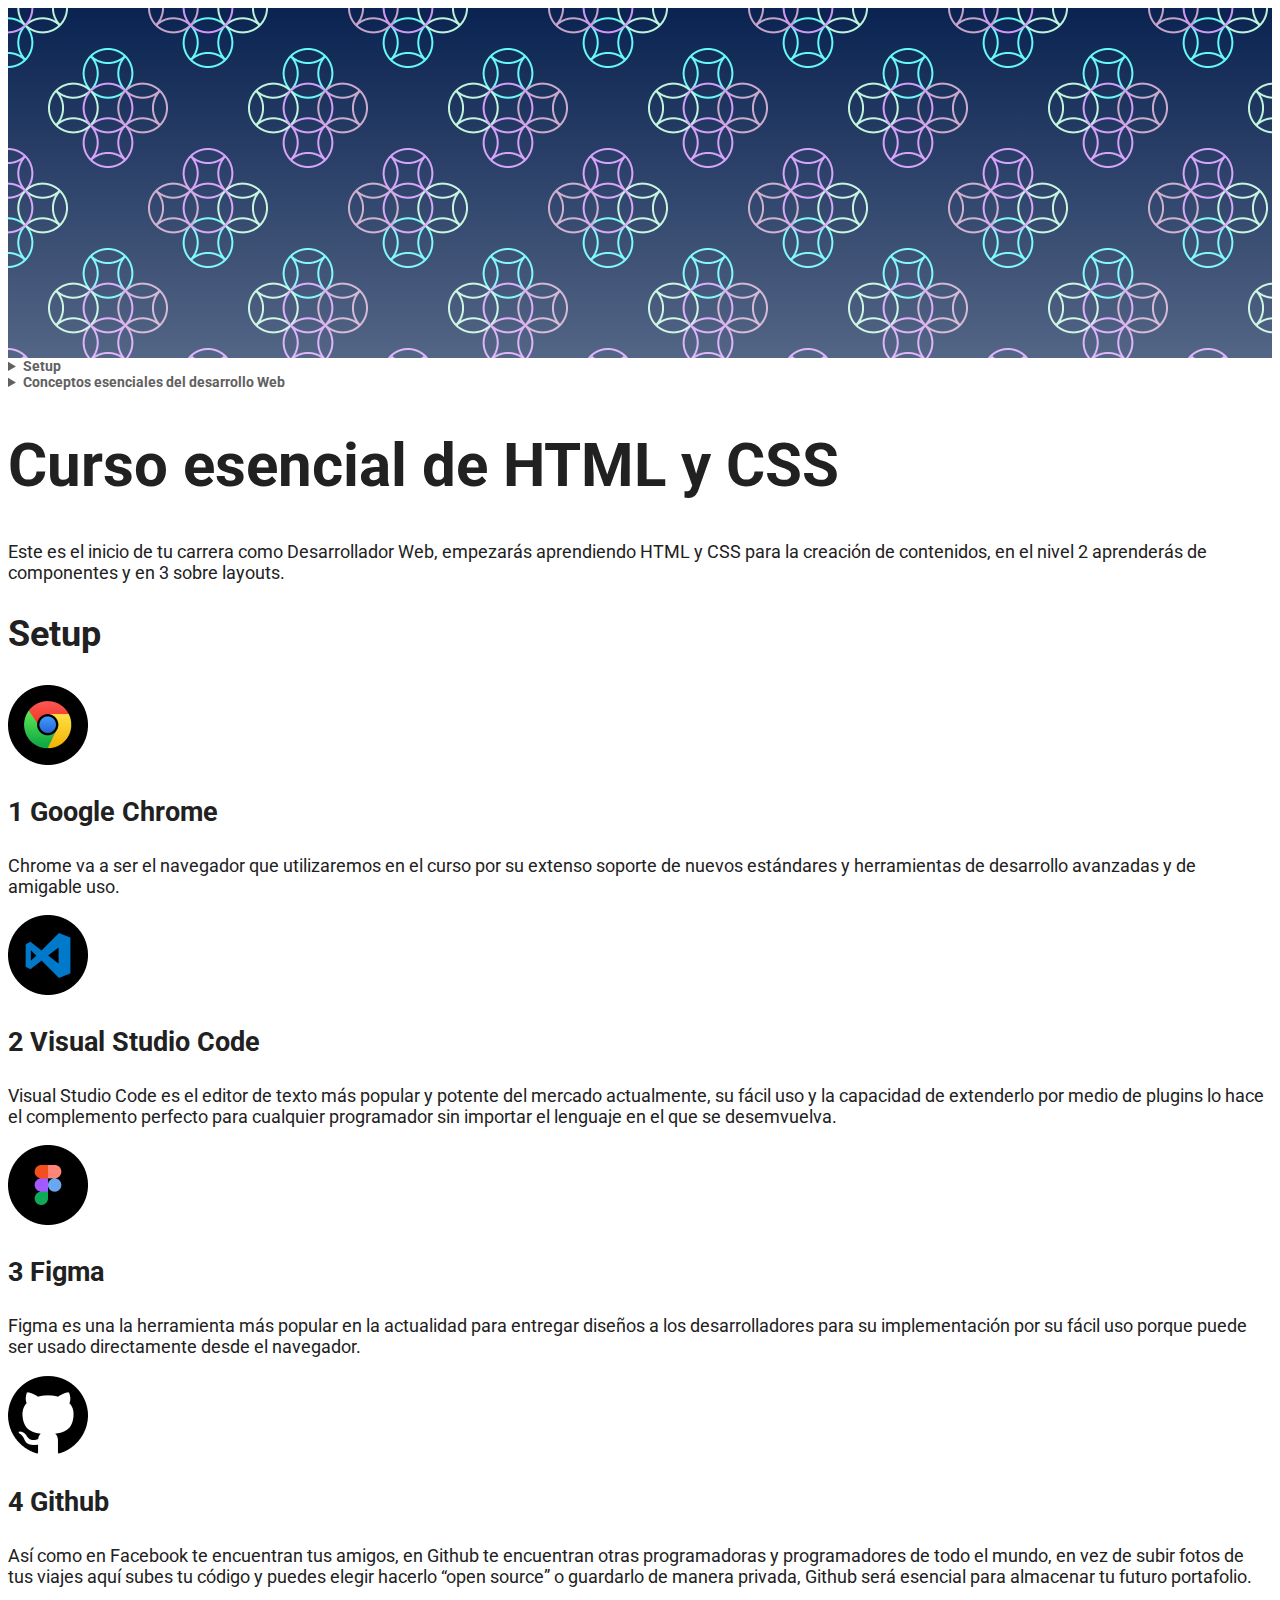
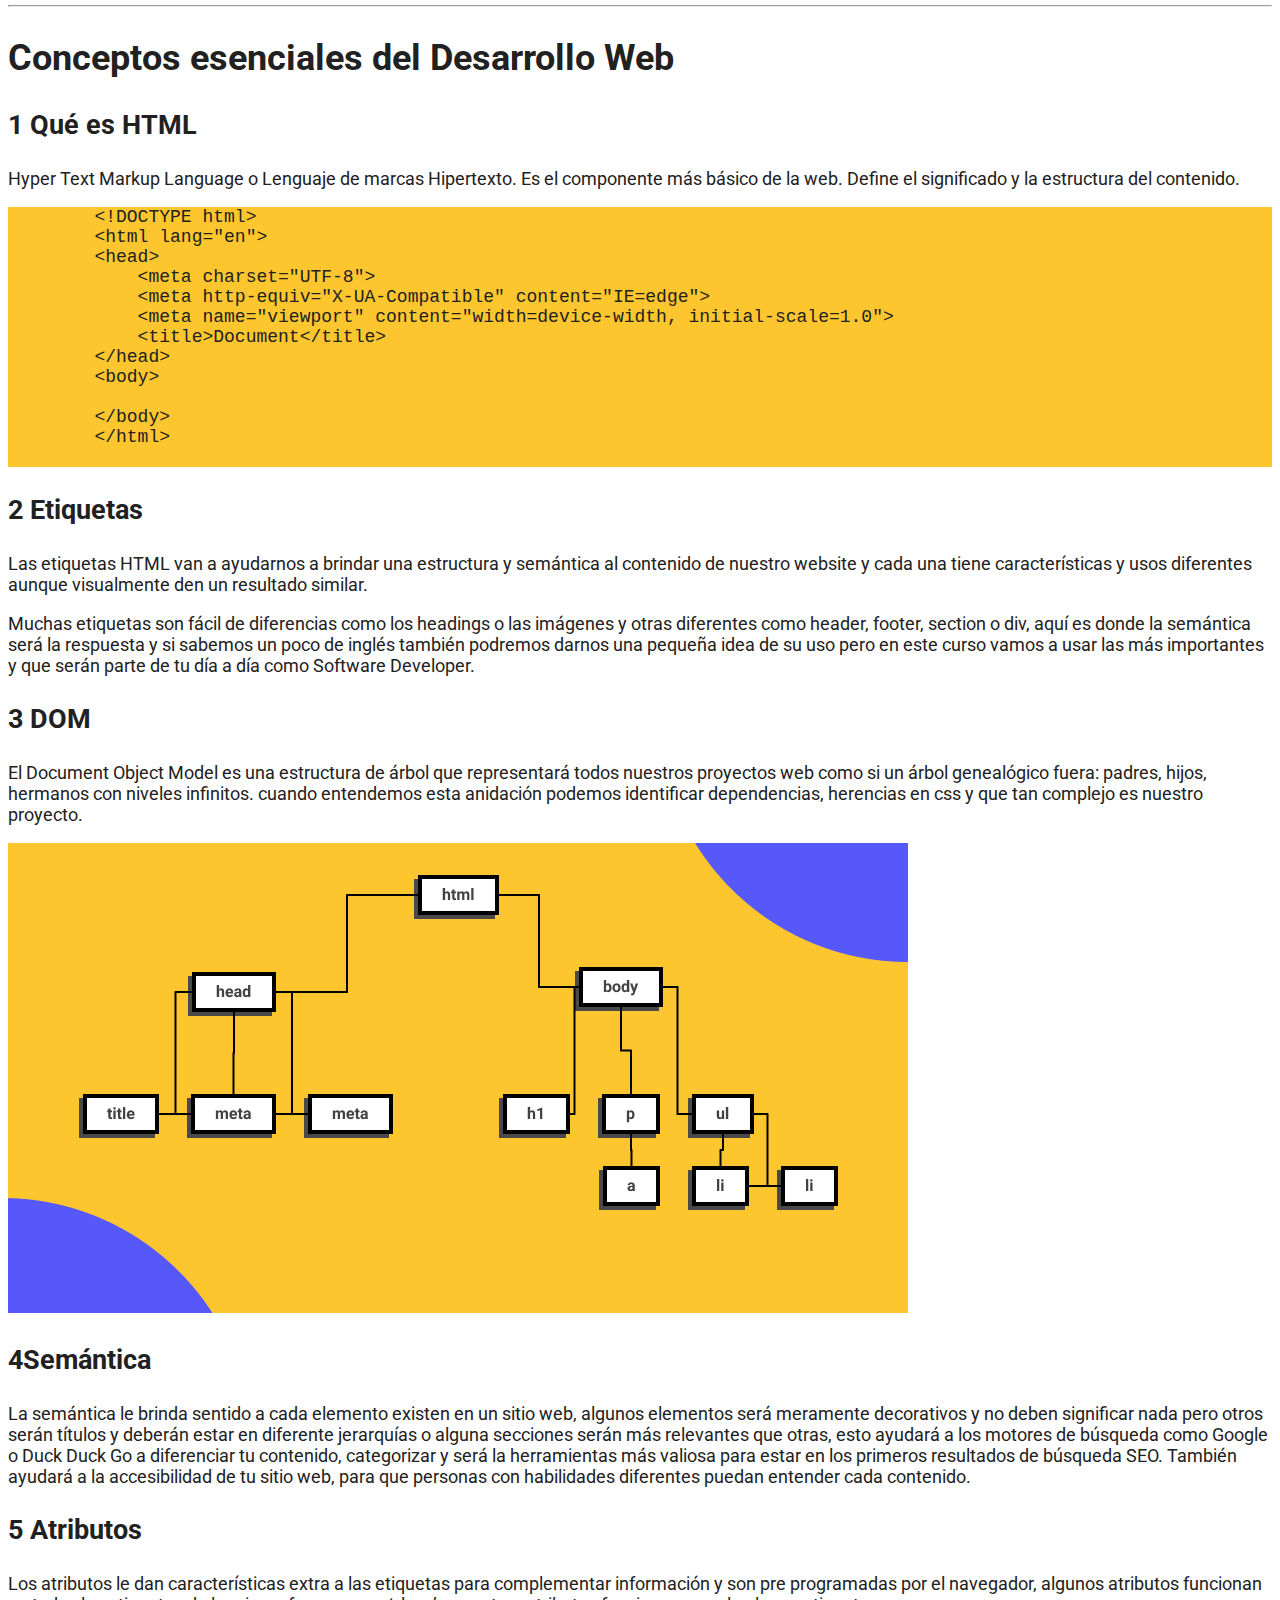
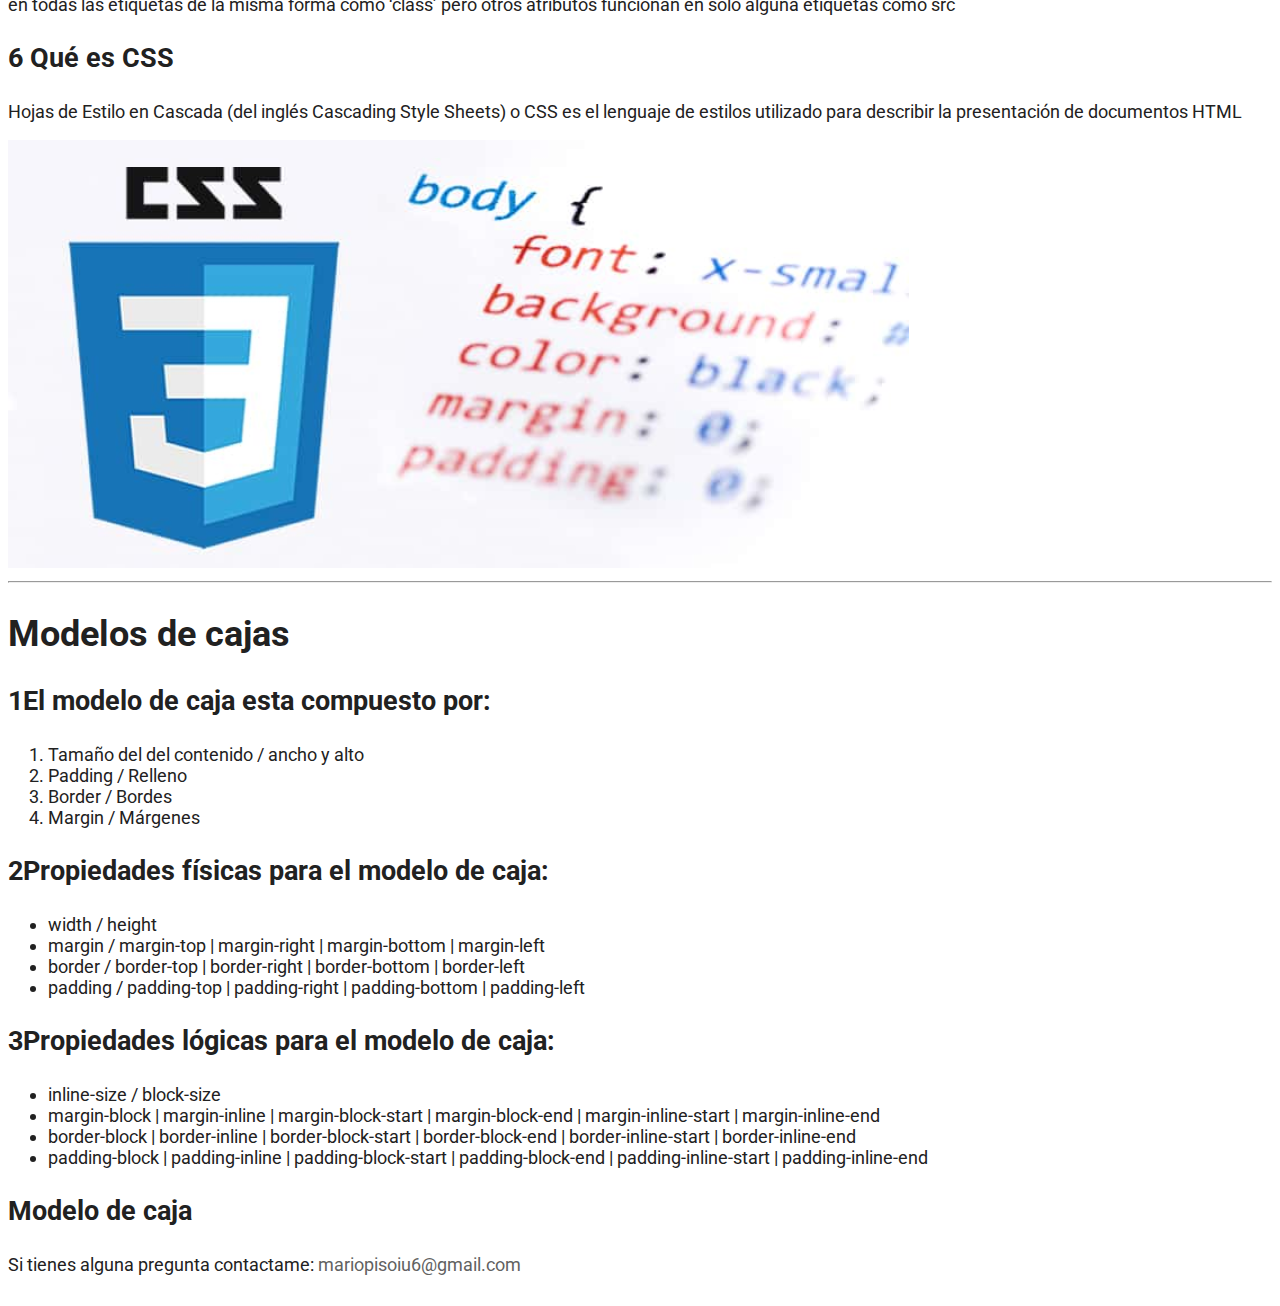
==== commit 2ed9ff9c: "clase 33" ====
--- a/index.html
+++ b/index.html
@@ -14,6 +14,7 @@
 
 <body>
 
+    <div class="hero"></div>
     <header>
         <nav>
              
@@ -48,130 +49,145 @@
 
 
     </header>
-    <h1>Curso esencial de HTML y CSS</h1>
-    <p>Este es el inicio de tu carrera como Desarrollador Web, empezarás aprendiendo HTML y CSS para la creación de
-        contenidos, en el nivel 2 aprenderás de componentes y en 3 sobre layouts.</p>
 
+    <main>
 
+        <h1>Curso esencial de HTML y CSS</h1>
+        <p>Este es el inicio de tu carrera como Desarrollador Web, empezarás aprendiendo HTML y CSS para la creación de
+            contenidos, en el nivel 2 aprenderás de componentes y en 3 sobre layouts.</p>
+    
+    
+            <section class="section-content">
+            <h2>Setup</h2>
 
-    <h2>Setup</h2>
+            <img src="/img/google-chrome.png" alt="logo google-chrome" title="logo google-chrome">
+        
+            <h3 id="google-chrome"> Google Chrome </h3>
+        
+            <p>
+                Chrome va a ser el navegador que utilizaremos en el curso por su extenso soporte de nuevos estándares y
+                herramientas de desarrollo avanzadas y de amigable uso.
+            </p>
+        
+        
+            <img src="/img/visual-studio-code.png" alt="logo visual-studio" title="logo visual-studio">
+        
+            <h3 id="visual-studio-code"> Visual Studio Code </h3>
+        
+            <p>
+                Visual Studio Code es el editor de texto más popular y potente del mercado actualmente, su fácil uso y la
+                capacidad de extenderlo por medio de plugins lo hace el complemento perfecto para cualquier programador sin
+                importar el lenguaje en el que se desemvuelva.
+            </p>
+        
+        
+            <img src="/img/figma.png" alt="logo figma" title="logo figma">
+        
+            <h3 id="figma"> Figma </h3>
+        
+            <p>
+                Figma es una la herramienta más popular en la actualidad para entregar diseños a los desarrolladores para su
+                implementación por su fácil uso porque puede ser usado directamente desde el navegador.
+            </p>
+        
+        
+            <img src="/img/github.png" alt="logo github" title="logo github">
+        
+            <h3 id="github"> Github </h3>
+        
+            <p>
+                Así como en Facebook te encuentran tus amigos, en Github te encuentran otras programadoras y programadores de
+                todo el mundo, en vez de subir fotos de tus viajes aquí subes tu código y puedes elegir hacerlo “open source” o
+                guardarlo de manera privada, Github será esencial para almacenar tu futuro portafolio.
+            </p>
+        </section>
+    
+    
+        <hr>
 
-    <img src="/img/google-chrome.png" alt="logo google-chrome" title="logo google-chrome">
+        <section class="section-content">
 
-    <h3 id="google-chrome"> Google Chrome </h3>
+            <h2>Conceptos esenciales del Desarrollo Web</h2>
+        
+            <h3 id="que-es-html"> Qué es HTML </h2>
+            <p>Hyper Text Markup Language o Lenguaje de marcas Hipertexto. Es el componente más básico de la web. Define el significado y la estructura del contenido.</p>
+            <pre>
+        &lt;!DOCTYPE html&gt;
+        &lt;html lang=&quot;en&quot;&gt;
+        &lt;head&gt;
+            &lt;meta charset=&quot;UTF-8&quot;&gt;
+            &lt;meta http-equiv=&quot;X-UA-Compatible&quot; content=&quot;IE=edge&quot;&gt;
+            &lt;meta name=&quot;viewport&quot; content=&quot;width=device-width, initial-scale=1.0&quot;&gt;
+            &lt;title&gt;Document&lt;/title&gt;
+        &lt;/head&gt;
+        &lt;body&gt;
+                    
+        &lt;/body&gt;
+        &lt;/html&gt;
+            </pre>
+        
+            <h3 id="etiquetas"> Etiquetas </h3>
+            <p>Las etiquetas HTML van a ayudarnos a brindar una estructura y semántica al contenido de nuestro website y cada una tiene características y usos diferentes aunque visualmente den un resultado similar.</p>
+        
+            <p>Muchas etiquetas son fácil de diferencias como los headings o las imágenes y otras diferentes como header, footer, section o div, aquí es donde la semántica será la respuesta y si sabemos un poco de inglés también podremos darnos una pequeña idea de su uso pero en este curso vamos a usar las más importantes y que serán parte de tu día a día como Software Developer.</p>
+        
+            <h3 id="dom"> DOM </h3>
+            <p>El Document Object Model es una estructura de árbol que representará todos nuestros proyectos web como si un árbol genealógico fuera: padres, hijos, hermanos con niveles infinitos. cuando entendemos esta anidación podemos identificar dependencias, herencias en css y que tan complejo es nuestro proyecto.</p>
+            <img src="/img/dom.png" alt="Estructura de árbol que rebresenta al DOM" title="DOM">
+        
+            <h3 id="semantica">Semántica</h3>
+            <p>La semántica le brinda sentido a cada elemento existen en un sitio web, algunos elementos será meramente decorativos y no deben significar nada pero otros serán títulos y deberán estar en diferente jerarquías o alguna secciones serán más relevantes que otras, esto ayudará a los motores de búsqueda como Google o Duck Duck Go a diferenciar tu contenido, categorizar y será la herramientas más valiosa para estar en los primeros resultados de búsqueda SEO. También ayudará a la accesibilidad de tu sitio web, para que personas con habilidades diferentes puedan entender cada contenido.</p>
+        
+            <h3 id="atributos"> Atributos </h3>
+            <p>Los atributos le dan características extra a las etiquetas para complementar información y son pre programadas por el navegador, algunos atributos funcionan en todas las etiquetas de la misma forma como ‘class’ pero otros atributos funcionan en solo alguna etiquetas como src</p>
+        
+            <h3 id="que-es-css"> Qué es CSS </h3>
+            <p>Hojas de Estilo en Cascada (del inglés Cascading Style Sheets) o CSS es el lenguaje de estilos utilizado para describir la presentación de documentos HTML</p>
+            <img src="/img/imagen-css.png" alt="css" title="css">
+        </section>
+        
+            <hr>
 
-    <p>
-        Chrome va a ser el navegador que utilizaremos en el curso por su extenso soporte de nuevos estándares y
-        herramientas de desarrollo avanzadas y de amigable uso.
-    </p>
+            <section class="section-content">
 
-
-    <img src="/img/visual-studio-code.png" alt="logo visual-studio" title="logo visual-studio">
-
-    <h3 id="visual-studio-code"> Visual Studio Code </h3>
-
-    <p>
-        Visual Studio Code es el editor de texto más popular y potente del mercado actualmente, su fácil uso y la
-        capacidad de extenderlo por medio de plugins lo hace el complemento perfecto para cualquier programador sin
-        importar el lenguaje en el que se desemvuelva.
-    </p>
-
-
-    <img src="/img/figma.png" alt="logo figma" title="logo figma">
-
-    <h3 id="figma"> Figma </h3>
-
-    <p>
-        Figma es una la herramienta más popular en la actualidad para entregar diseños a los desarrolladores para su
-        implementación por su fácil uso porque puede ser usado directamente desde el navegador.
-    </p>
-
-
-    <img src="/img/github.png" alt="logo github" title="logo github">
-
-    <h3 id="github"> Github </h3>
-
-    <p>
-        Así como en Facebook te encuentran tus amigos, en Github te encuentran otras programadoras y programadores de
-        todo el mundo, en vez de subir fotos de tus viajes aquí subes tu código y puedes elegir hacerlo “open source” o
-        guardarlo de manera privada, Github será esencial para almacenar tu futuro portafolio.
-    </p>
-
-    <hr>
-    <h2>Conceptos esenciales del Desarrollo Web</h2>
-
-    <h3 id="que-es-html"> Qué es HTML </h2>
-    <p>Hyper Text Markup Language o Lenguaje de marcas Hipertexto. Es el componente más básico de la web. Define el significado y la estructura del contenido.</p>
-    <pre>
-&lt;!DOCTYPE html&gt;
-&lt;html lang=&quot;en&quot;&gt;
-&lt;head&gt;
-    &lt;meta charset=&quot;UTF-8&quot;&gt;
-    &lt;meta http-equiv=&quot;X-UA-Compatible&quot; content=&quot;IE=edge&quot;&gt;
-    &lt;meta name=&quot;viewport&quot; content=&quot;width=device-width, initial-scale=1.0&quot;&gt;
-    &lt;title&gt;Document&lt;/title&gt;
-&lt;/head&gt;
-&lt;body&gt;
+                <h2> Modelos de cajas </h2>
             
-&lt;/body&gt;
-&lt;/html&gt;
-    </pre>
-
-    <h3 id="etiquetas"> Etiquetas </h3>
-    <p>Las etiquetas HTML van a ayudarnos a brindar una estructura y semántica al contenido de nuestro website y cada una tiene características y usos diferentes aunque visualmente den un resultado similar.</p>
-
-    <p>Muchas etiquetas son fácil de diferencias como los headings o las imágenes y otras diferentes como header, footer, section o div, aquí es donde la semántica será la respuesta y si sabemos un poco de inglés también podremos darnos una pequeña idea de su uso pero en este curso vamos a usar las más importantes y que serán parte de tu día a día como Software Developer.</p>
-
-    <h3 id="dom"> DOM </h3>
-    <p>El Document Object Model es una estructura de árbol que representará todos nuestros proyectos web como si un árbol genealógico fuera: padres, hijos, hermanos con niveles infinitos. cuando entendemos esta anidación podemos identificar dependencias, herencias en css y que tan complejo es nuestro proyecto.</p>
-    <img src="/img/dom.png" alt="Estructura de árbol que rebresenta al DOM" title="DOM">
-
-    <h3 id="semantica">Semántica</h3>
-    <p>La semántica le brinda sentido a cada elemento existen en un sitio web, algunos elementos será meramente decorativos y no deben significar nada pero otros serán títulos y deberán estar en diferente jerarquías o alguna secciones serán más relevantes que otras, esto ayudará a los motores de búsqueda como Google o Duck Duck Go a diferenciar tu contenido, categorizar y será la herramientas más valiosa para estar en los primeros resultados de búsqueda SEO. También ayudará a la accesibilidad de tu sitio web, para que personas con habilidades diferentes puedan entender cada contenido.</p>
-
-    <h3 id="atributos"> Atributos </h3>
-    <p>Los atributos le dan características extra a las etiquetas para complementar información y son pre programadas por el navegador, algunos atributos funcionan en todas las etiquetas de la misma forma como ‘class’ pero otros atributos funcionan en solo alguna etiquetas como src</p>
-
-    <h3 id="que-es-css"> Qué es CSS </h3>
-    <p>Hojas de Estilo en Cascada (del inglés Cascading Style Sheets) o CSS es el lenguaje de estilos utilizado para describir la presentación de documentos HTML</p>
-    <img src="/img/imagen-css.png" alt="css" title="css">
-
-    <hr>
-
-    <h2> Modelos de cajas </h2>
-
-    <h3>El modelo de caja esta compuesto por:</h3>
-    <ol>
-        <li>Tamaño del del contenido / ancho y alto</li>
-        <li>Padding / Relleno</li>
-        <li>Border / Bordes</li>
-        <li>Margin / Márgenes</li>
-    </ol>
-
-    <h3>Propiedades físicas para el modelo de caja:</h3>
-    <ul>
-        <li>width / height</li>
-        <li>margin / margin-top | margin-right | margin-bottom | margin-left</li>
-        <li>border / border-top | border-right | border-bottom | border-left</li>
-        <li>padding / padding-top | padding-right | padding-bottom | padding-left</li>
-    </ul>
-
-    <h3>Propiedades lógicas para el modelo de caja:</h3>
-    <ul>
-        <li>inline-size / block-size</li>
-        <li>margin-block | margin-inline | margin-block-start | margin-block-end | margin-inline-start | margin-inline-end</li>
-        <li>border-block | border-inline | border-block-start | border-block-end | border-inline-start | border-inline-end</li>
-        <li>padding-block | padding-inline | padding-block-start | padding-block-end | padding-inline-start | padding-inline-end</li>
-    </ul>
-
-    <h3>Modelo de caja</h3>
-
-
-    <p>
-        Si tienes alguna pregunta contactame:
-        <a href="mailto:mariopisoiu6@gmail.com">mariopisoiu6@gmail.com</a> 
-    </p>
+                <h3>El modelo de caja esta compuesto por:</h3>
+                <ol>
+                    <li>Tamaño del del contenido / ancho y alto</li>
+                    <li>Padding / Relleno</li>
+                    <li>Border / Bordes</li>
+                    <li>Margin / Márgenes</li>
+                </ol>
+            
+                <h3>Propiedades físicas para el modelo de caja:</h3>
+                <ul>
+                    <li>width / height</li>
+                    <li>margin / margin-top | margin-right | margin-bottom | margin-left</li>
+                    <li>border / border-top | border-right | border-bottom | border-left</li>
+                    <li>padding / padding-top | padding-right | padding-bottom | padding-left</li>
+                </ul>
+            
+                <h3>Propiedades lógicas para el modelo de caja:</h3>
+                <ul>
+                    <li>inline-size / block-size</li>
+                    <li>margin-block | margin-inline | margin-block-start | margin-block-end | margin-inline-start | margin-inline-end</li>
+                    <li>border-block | border-inline | border-block-start | border-block-end | border-inline-start | border-inline-end</li>
+                    <li>padding-block | padding-inline | padding-block-start | padding-block-end | padding-inline-start | padding-inline-end</li>
+                </ul>
+            
+        
+            </section>
+            <h3>Modelo de caja</h3>
+        
     
+    
+        <p>
+            Si tienes alguna pregunta contactame:
+            <a href="mailto:mariopisoiu6@gmail.com">mariopisoiu6@gmail.com</a> 
+        </p>
+        
+    </main>
 
   
 </body>
--- a/css/styles.css
+++ b/css/styles.css
@@ -74,3 +74,34 @@
     font-size: 1.5em;
 }
 
+
+pre{
+    background: #FEC62E;
+}
+
+.hero{
+    height: 350px;
+    background-image: linear-gradient(to top, rgb(255, 255, 255, 0.3), transparent), url(../img/patron-1.png);
+}
+
+.section-content{
+    counter-reset: titlelist;
+}
+
+.section-content h3{
+    counter-increment: titlelist;
+}
+
+.section-content h3::before{
+    content: counter(titlelist);
+
+}
+
+.section-cointent h3::after{
+    content: '';
+    width: 32px;
+    height: 4px;
+    display: block;
+    background: #424242;
+    
+}
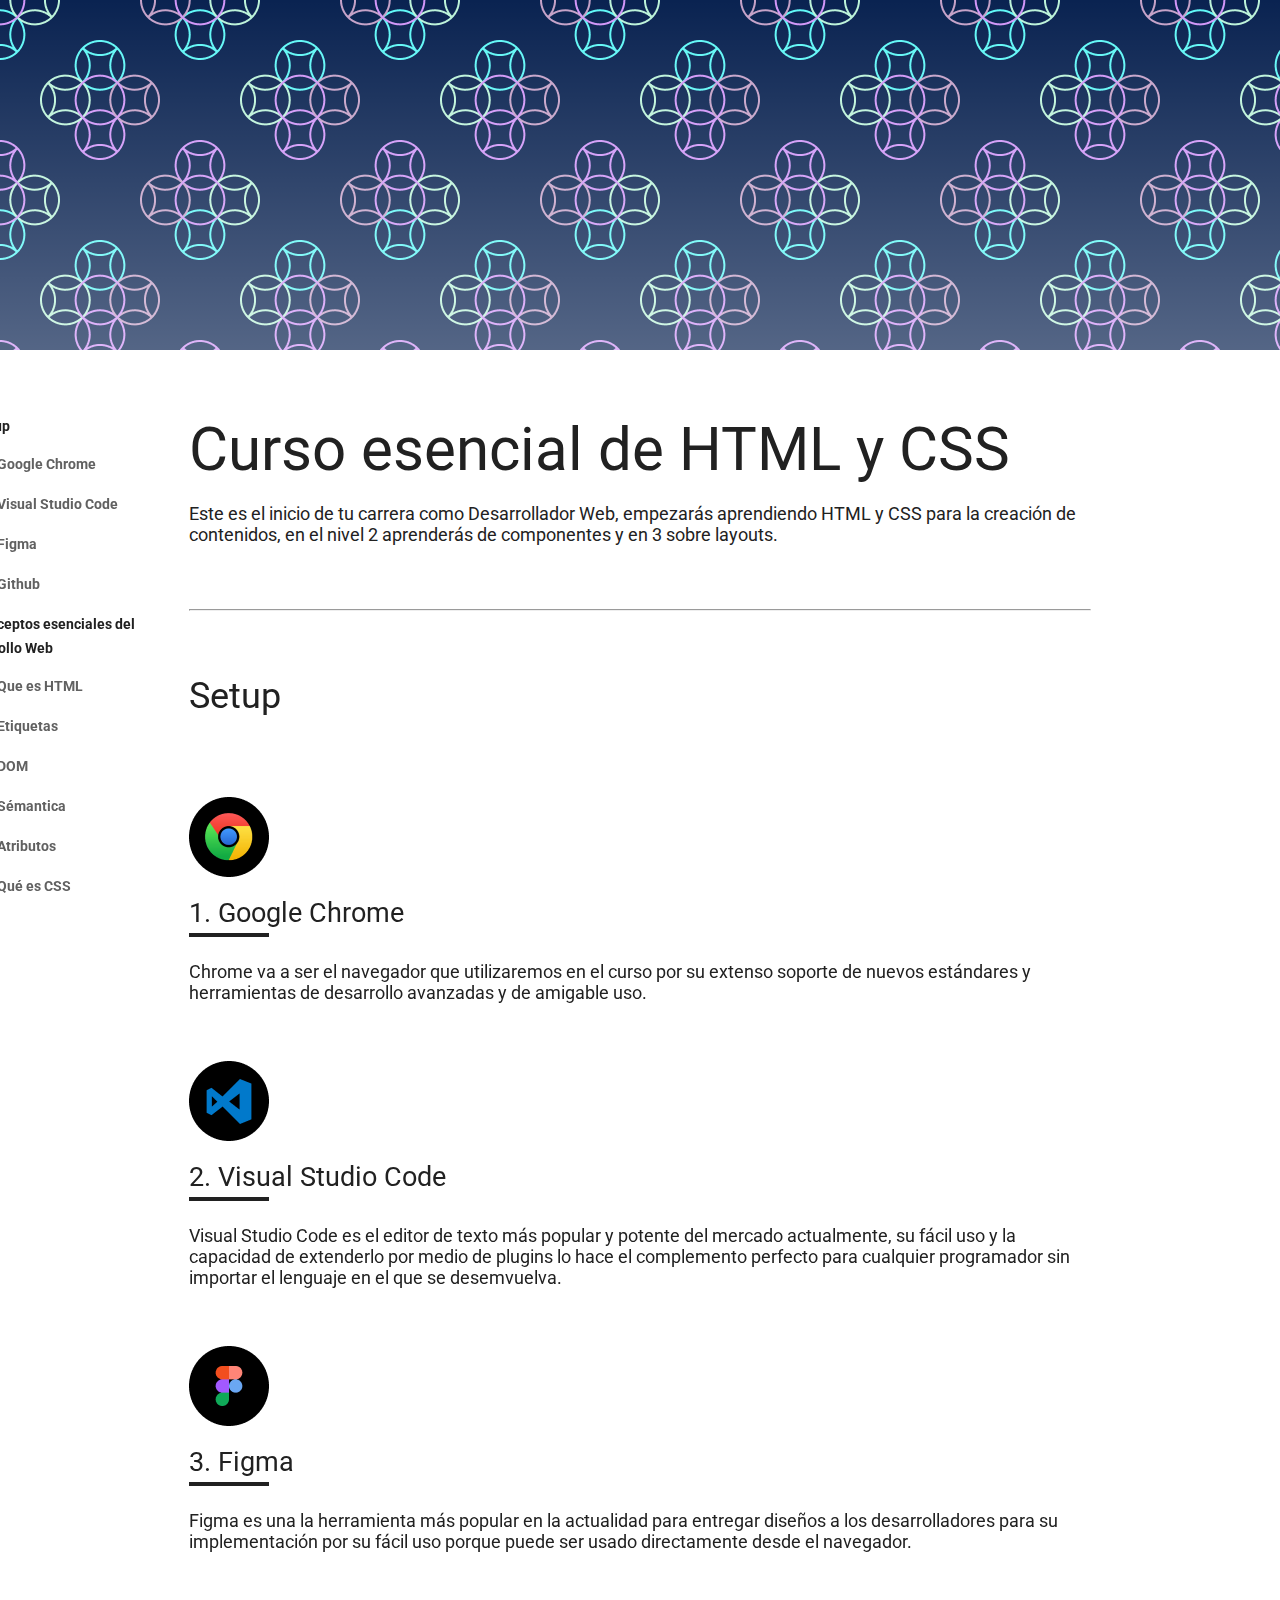
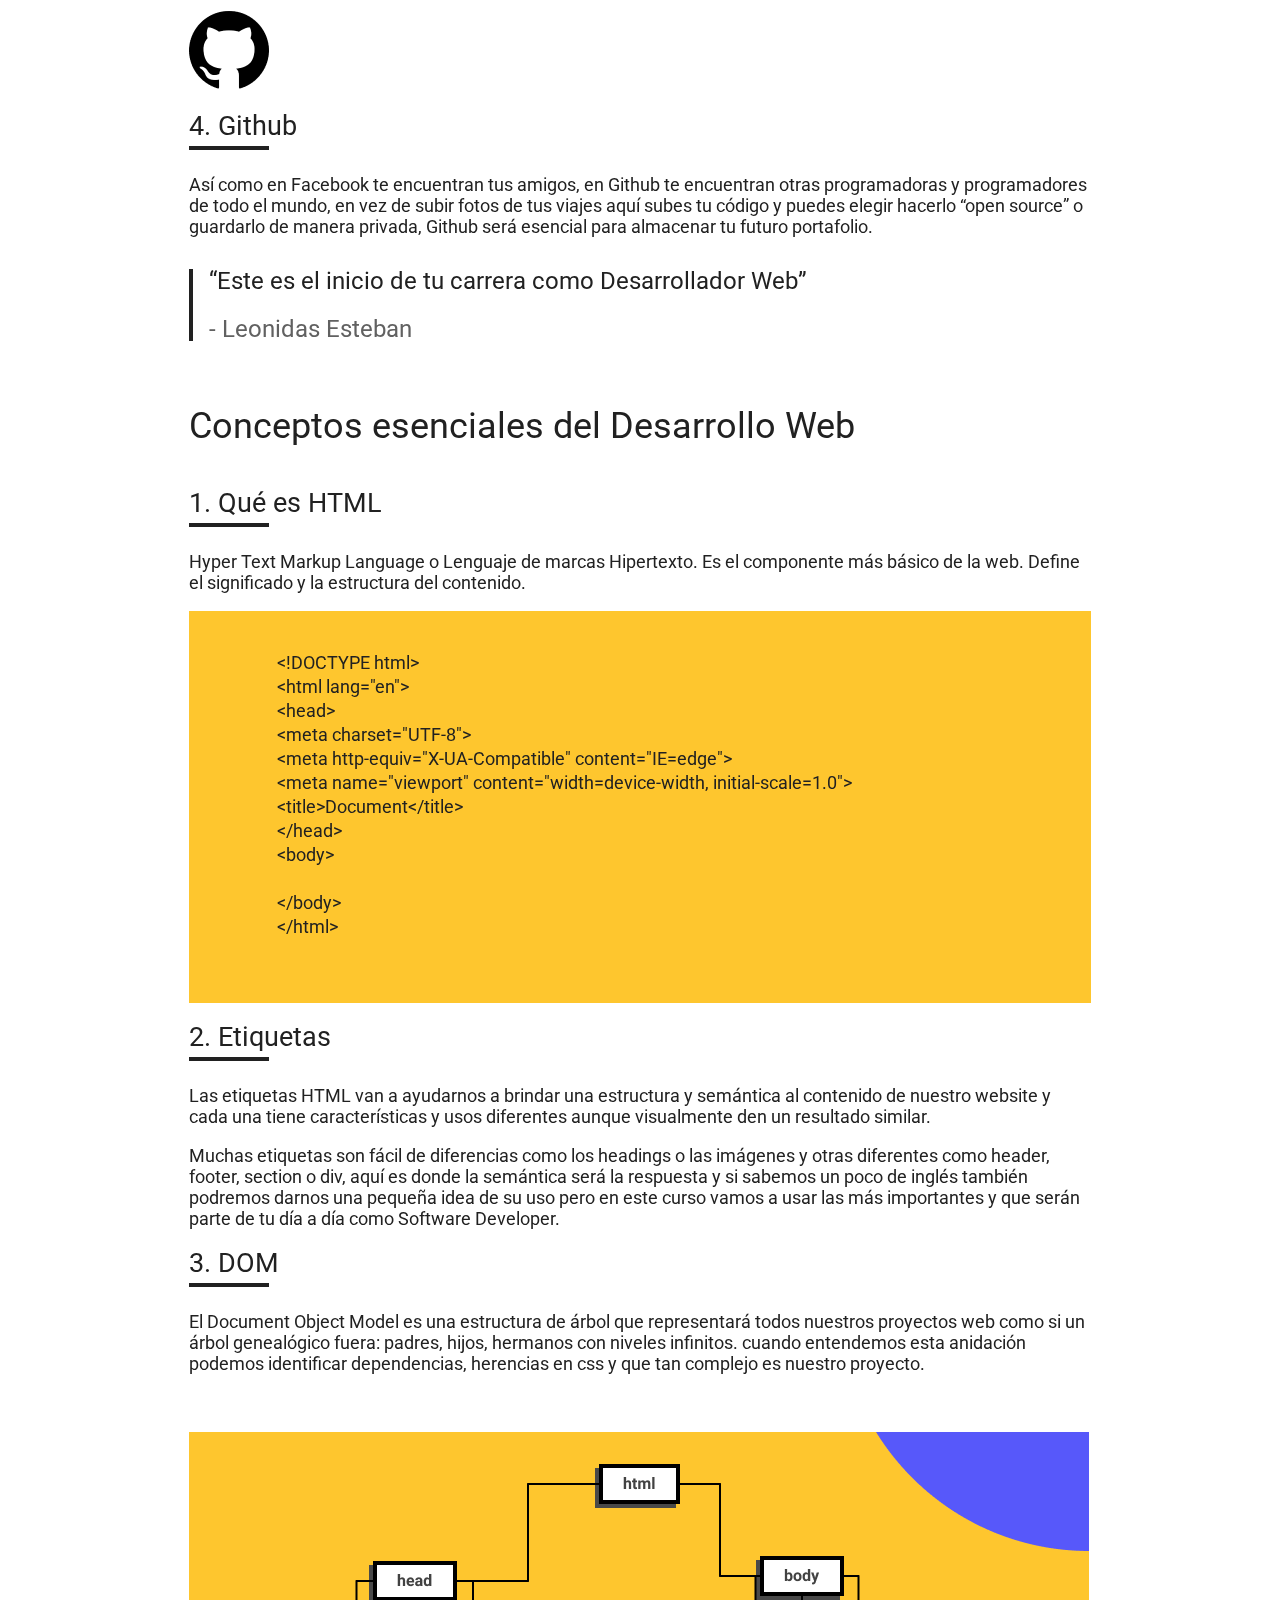
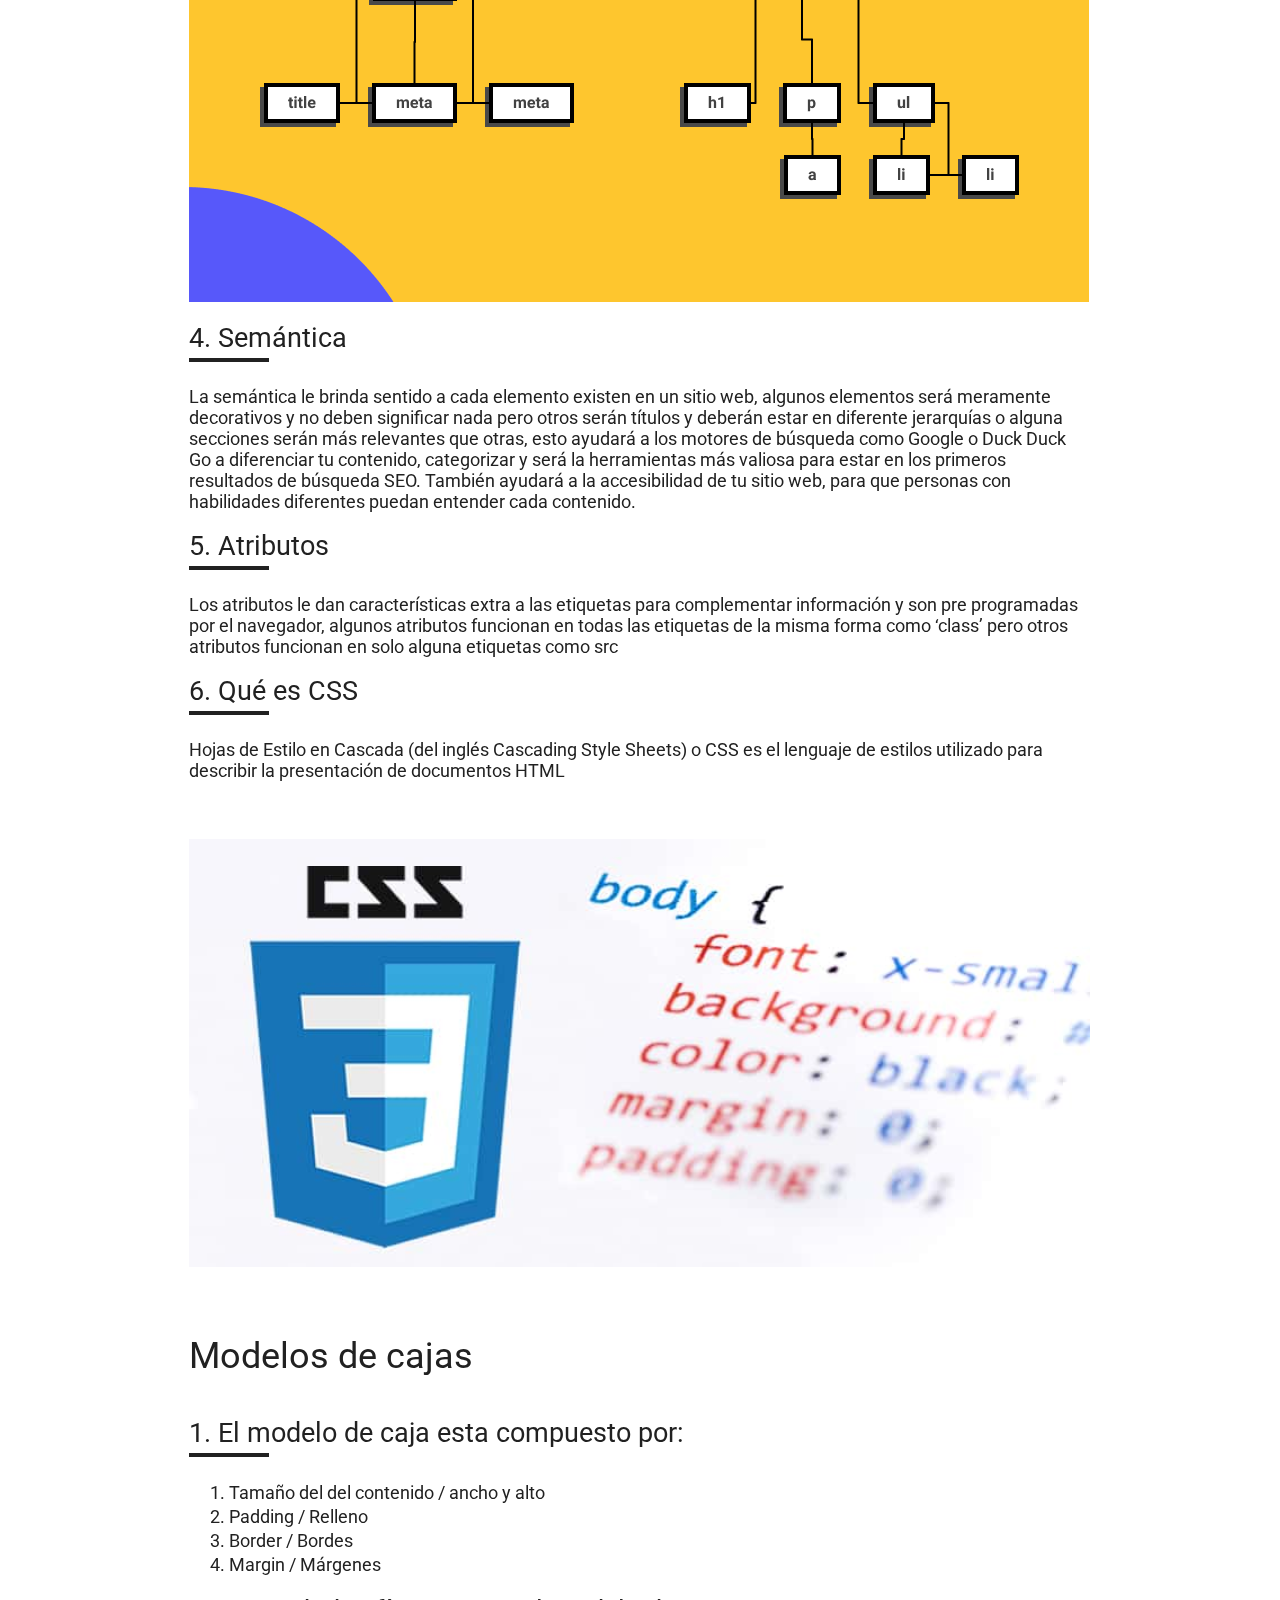
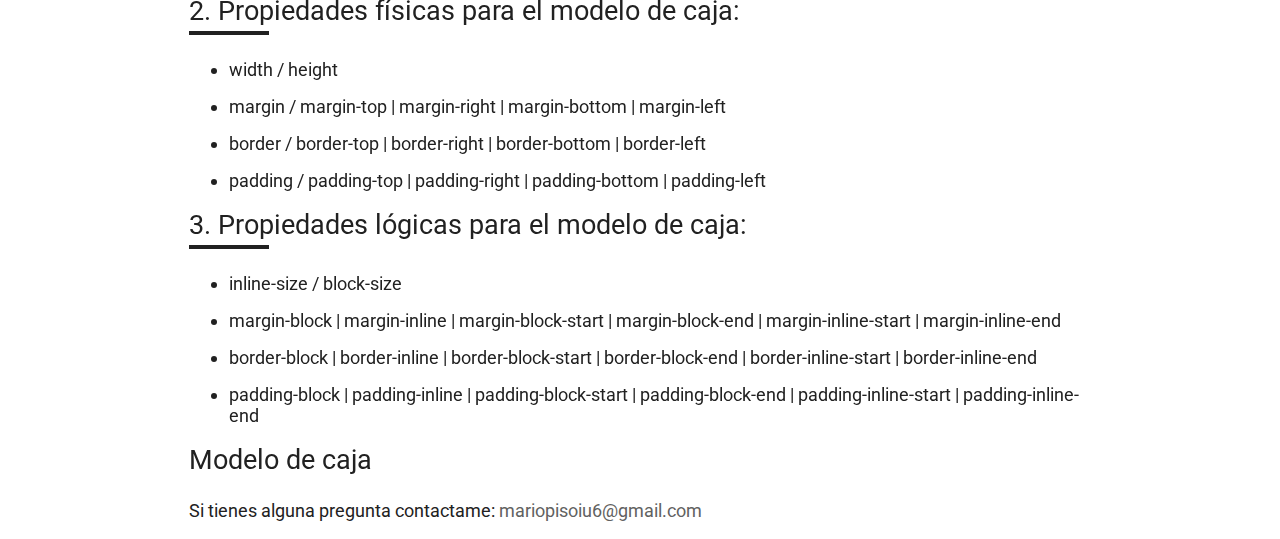
==== commit 8242288d: "styles-physical !!" ====
--- a/index.html
+++ b/index.html
@@ -5,7 +5,8 @@
     <meta charset="UTF-8">
     <meta http-equiv="X-UA-Compatible" content="IE=edge">
     <meta name="viewport" content="width=device-width, initial-scale=1.0">
-    <link rel="stylesheet" href="/css/styles.css">
+    <link rel="stylesheet" href="/css/stylesphysical.css">
+    <!-- <link rel="stylesheet" href="/css/styleslogical.css"> -->
     <link rel="preconnect" href="https://fonts.googleapis.com">
     <link rel="preconnect" href="https://fonts.gstatic.com" crossorigin>
     <link href="https://fonts.googleapis.com/css2?family=Roboto:ital,wght@0,400;0,700;1,400;1,700&display=swap" rel="stylesheet">
@@ -15,179 +16,209 @@
 <body>
 
     <div class="hero"></div>
-    <header>
-        <nav>
-             
-            <details>
-                <summary>
-                     Setup
-                </summary>
-                <ol>
-                    <li><a href="#google-chrome">Google Chrome</a></li>
-                    <li><a href="#visual-studio-code">Visual Studio Code</a></li>
-                    <li><a href="#figma">Figma</a></li>
-                    <li><a href="#github">Github</a></li>
-        
-                </ol>
-            </details>
-            <details>
-                <summary>
-                     Conceptos esenciales del desarrollo Web
-                </summary>
-                
-                <ol>
-                    <li><a href="#que-es-html">Que es HTML</a></li>
-                    <li><a href="#etiquetas">Etiquetas</a></li>
-                    <li><a href="#dom">DOM</a></li>
-                    <li><a href="#semantica">Sémantica</a></li>
-                    <li><a href="#atributos">Atributos</a></li>
-                    <li><a href="#que-es-css">Qué es CSS</a></li>
-                </ol>
-            </details>
-       
-        </nav>
-
-
-    </header>
-
-    <main>
-
-        <h1>Curso esencial de HTML y CSS</h1>
-        <p>Este es el inicio de tu carrera como Desarrollador Web, empezarás aprendiendo HTML y CSS para la creación de
-            contenidos, en el nivel 2 aprenderás de componentes y en 3 sobre layouts.</p>
-    
-    
-            <section class="section-content">
-            <h2>Setup</h2>
-
-            <img src="/img/google-chrome.png" alt="logo google-chrome" title="logo google-chrome">
-        
-            <h3 id="google-chrome"> Google Chrome </h3>
-        
-            <p>
-                Chrome va a ser el navegador que utilizaremos en el curso por su extenso soporte de nuevos estándares y
-                herramientas de desarrollo avanzadas y de amigable uso.
-            </p>
-        
-        
-            <img src="/img/visual-studio-code.png" alt="logo visual-studio" title="logo visual-studio">
-        
-            <h3 id="visual-studio-code"> Visual Studio Code </h3>
-        
-            <p>
-                Visual Studio Code es el editor de texto más popular y potente del mercado actualmente, su fácil uso y la
-                capacidad de extenderlo por medio de plugins lo hace el complemento perfecto para cualquier programador sin
-                importar el lenguaje en el que se desemvuelva.
-            </p>
-        
-        
-            <img src="/img/figma.png" alt="logo figma" title="logo figma">
-        
-            <h3 id="figma"> Figma </h3>
-        
-            <p>
-                Figma es una la herramienta más popular en la actualidad para entregar diseños a los desarrolladores para su
-                implementación por su fácil uso porque puede ser usado directamente desde el navegador.
-            </p>
-        
-        
-            <img src="/img/github.png" alt="logo github" title="logo github">
-        
-            <h3 id="github"> Github </h3>
-        
-            <p>
-                Así como en Facebook te encuentran tus amigos, en Github te encuentran otras programadoras y programadores de
-                todo el mundo, en vez de subir fotos de tus viajes aquí subes tu código y puedes elegir hacerlo “open source” o
-                guardarlo de manera privada, Github será esencial para almacenar tu futuro portafolio.
-            </p>
-        </section>
-    
-    
-        <hr>
-
-        <section class="section-content">
-
-            <h2>Conceptos esenciales del Desarrollo Web</h2>
-        
-            <h3 id="que-es-html"> Qué es HTML </h2>
-            <p>Hyper Text Markup Language o Lenguaje de marcas Hipertexto. Es el componente más básico de la web. Define el significado y la estructura del contenido.</p>
-            <pre>
-        &lt;!DOCTYPE html&gt;
-        &lt;html lang=&quot;en&quot;&gt;
-        &lt;head&gt;
+
+    <div class="header">
+        <div class="wrapper">
+            <div class="header-content">
+                
+                <header>
+                    <nav>
+                         
+                        <details open>
+                            <summary>
+                                 Setup
+                            </summary>
+                            <ol>
+                                <li><a href="#google-chrome">Google Chrome</a></li>
+                                <li><a href="#visual-studio-code">Visual Studio Code</a></li>
+                                <li><a href="#figma">Figma</a></li>
+                                <li><a href="#github">Github</a></li>
+                    
+                            </ol>
+                        </details>
+                        <details open>
+                            <summary>
+                                 Conceptos esenciales del desarrollo Web
+                            </summary>
+                            
+                            <ol>
+                                <li><a href="#que-es-html">Que es HTML</a></li>
+                                <li><a href="#etiquetas">Etiquetas</a></li>
+                                <li><a href="#dom">DOM</a></li>
+                                <li><a href="#semantica">Sémantica</a></li>
+                                <li><a href="#atributos">Atributos</a></li>
+                                <li><a href="#que-es-css">Qué es CSS</a></li>
+                            </ol>
+                        </details>
+                   
+                    </nav>
+            
+            
+                </header>
+
+            </div>
+        </div>
+    </div>
+
+
+<main class="main">
+
+    <div class="wrapper">
+
+        <div class="main-content">
+
+            
+                <h1>Curso esencial de HTML y CSS</h1>
+                <p>Este es el inicio de tu carrera como Desarrollador Web, empezarás aprendiendo HTML y CSS para la creación de
+                    contenidos, en el nivel 2 aprenderás de componentes y en 3 sobre layouts.</p>
+            
+                    <hr>
+            
+            
+                    <section class="section-content">
+                    <h2>Setup</h2>
+            
+                    <img src="/img/google-chrome.png" alt="logo google-chrome" title="logo google-chrome">
+                
+                    <h3 id="google-chrome"> Google Chrome </h3>
+                
+                    <p>
+                        Chrome va a ser el navegador que utilizaremos en el curso por su extenso soporte de nuevos estándares y
+                        herramientas de desarrollo avanzadas y de amigable uso.
+                    </p>
+                
+                
+                    <img src="/img/visual-studio-code.png" alt="logo visual-studio" title="logo visual-studio">
+                
+                    <h3 id="visual-studio-code"> Visual Studio Code </h3>
+                
+                    <p>
+                        Visual Studio Code es el editor de texto más popular y potente del mercado actualmente, su fácil uso y la
+                        capacidad de extenderlo por medio de plugins lo hace el complemento perfecto para cualquier programador sin
+                        importar el lenguaje en el que se desemvuelva.
+                    </p>
+                
+                
+                    <img src="/img/figma.png" alt="logo figma" title="logo figma">
+                
+                    <h3 id="figma"> Figma </h3>
+                
+                    <p>
+                        Figma es una la herramienta más popular en la actualidad para entregar diseños a los desarrolladores para su
+                        implementación por su fácil uso porque puede ser usado directamente desde el navegador.
+                    </p>
+                
+                
+                    <img src="/img/github.png" alt="logo github" title="logo github">
+                
+                    <h3 id="github"> Github </h3>
+                
+                    <p>
+                        Así como en Facebook te encuentran tus amigos, en Github te encuentran otras programadoras y programadores de
+                        todo el mundo, en vez de subir fotos de tus viajes aquí subes tu código y puedes elegir hacerlo “open source” o
+                        guardarlo de manera privada, Github será esencial para almacenar tu futuro portafolio.
+                    </p>
+            
+                    <blockquote>
+                        <p>“Este es el inicio de tu carrera como Desarrollador Web”</p>
+                        <p>
+                            <span> Leonidas Esteban</span> 
+            
+                        </p>
+                    </blockquote>
+                </section>
+            
+            
+                <hr>
+            
+                <section class="section-content">
+            
+                    <h2>Conceptos esenciales del Desarrollo Web</h2>
+                
+                    <h3 id="que-es-html"> Qué es HTML </h3>
+                    <p>Hyper Text Markup Language o Lenguaje de marcas Hipertexto. Es el componente más básico de la web. Define el significado y la estructura del contenido.</p>
+                    <pre>
+            &lt;!DOCTYPE html&gt;
+            &lt;html lang=&quot;en&quot;&gt;
+            &lt;head&gt;
             &lt;meta charset=&quot;UTF-8&quot;&gt;
             &lt;meta http-equiv=&quot;X-UA-Compatible&quot; content=&quot;IE=edge&quot;&gt;
             &lt;meta name=&quot;viewport&quot; content=&quot;width=device-width, initial-scale=1.0&quot;&gt;
             &lt;title&gt;Document&lt;/title&gt;
-        &lt;/head&gt;
-        &lt;body&gt;
-                    
-        &lt;/body&gt;
-        &lt;/html&gt;
+            &lt;/head&gt;
+            &lt;body&gt;
+                            
+            &lt;/body&gt;
+            &lt;/html&gt;
             </pre>
-        
-            <h3 id="etiquetas"> Etiquetas </h3>
-            <p>Las etiquetas HTML van a ayudarnos a brindar una estructura y semántica al contenido de nuestro website y cada una tiene características y usos diferentes aunque visualmente den un resultado similar.</p>
-        
-            <p>Muchas etiquetas son fácil de diferencias como los headings o las imágenes y otras diferentes como header, footer, section o div, aquí es donde la semántica será la respuesta y si sabemos un poco de inglés también podremos darnos una pequeña idea de su uso pero en este curso vamos a usar las más importantes y que serán parte de tu día a día como Software Developer.</p>
-        
-            <h3 id="dom"> DOM </h3>
-            <p>El Document Object Model es una estructura de árbol que representará todos nuestros proyectos web como si un árbol genealógico fuera: padres, hijos, hermanos con niveles infinitos. cuando entendemos esta anidación podemos identificar dependencias, herencias en css y que tan complejo es nuestro proyecto.</p>
-            <img src="/img/dom.png" alt="Estructura de árbol que rebresenta al DOM" title="DOM">
-        
-            <h3 id="semantica">Semántica</h3>
-            <p>La semántica le brinda sentido a cada elemento existen en un sitio web, algunos elementos será meramente decorativos y no deben significar nada pero otros serán títulos y deberán estar en diferente jerarquías o alguna secciones serán más relevantes que otras, esto ayudará a los motores de búsqueda como Google o Duck Duck Go a diferenciar tu contenido, categorizar y será la herramientas más valiosa para estar en los primeros resultados de búsqueda SEO. También ayudará a la accesibilidad de tu sitio web, para que personas con habilidades diferentes puedan entender cada contenido.</p>
-        
-            <h3 id="atributos"> Atributos </h3>
-            <p>Los atributos le dan características extra a las etiquetas para complementar información y son pre programadas por el navegador, algunos atributos funcionan en todas las etiquetas de la misma forma como ‘class’ pero otros atributos funcionan en solo alguna etiquetas como src</p>
-        
-            <h3 id="que-es-css"> Qué es CSS </h3>
-            <p>Hojas de Estilo en Cascada (del inglés Cascading Style Sheets) o CSS es el lenguaje de estilos utilizado para describir la presentación de documentos HTML</p>
-            <img src="/img/imagen-css.png" alt="css" title="css">
-        </section>
-        
-            <hr>
-
-            <section class="section-content">
-
-                <h2> Modelos de cajas </h2>
-            
-                <h3>El modelo de caja esta compuesto por:</h3>
-                <ol>
-                    <li>Tamaño del del contenido / ancho y alto</li>
-                    <li>Padding / Relleno</li>
-                    <li>Border / Bordes</li>
-                    <li>Margin / Márgenes</li>
-                </ol>
-            
-                <h3>Propiedades físicas para el modelo de caja:</h3>
-                <ul>
-                    <li>width / height</li>
-                    <li>margin / margin-top | margin-right | margin-bottom | margin-left</li>
-                    <li>border / border-top | border-right | border-bottom | border-left</li>
-                    <li>padding / padding-top | padding-right | padding-bottom | padding-left</li>
-                </ul>
-            
-                <h3>Propiedades lógicas para el modelo de caja:</h3>
-                <ul>
-                    <li>inline-size / block-size</li>
-                    <li>margin-block | margin-inline | margin-block-start | margin-block-end | margin-inline-start | margin-inline-end</li>
-                    <li>border-block | border-inline | border-block-start | border-block-end | border-inline-start | border-inline-end</li>
-                    <li>padding-block | padding-inline | padding-block-start | padding-block-end | padding-inline-start | padding-inline-end</li>
-                </ul>
-            
-        
-            </section>
-            <h3>Modelo de caja</h3>
-        
-    
-    
-        <p>
-            Si tienes alguna pregunta contactame:
-            <a href="mailto:mariopisoiu6@gmail.com">mariopisoiu6@gmail.com</a> 
-        </p>
-        
-    </main>
+                
+                    <h3 id="etiquetas"> Etiquetas </h3>
+                    <p>Las etiquetas HTML van a ayudarnos a brindar una estructura y semántica al contenido de nuestro website y cada una tiene características y usos diferentes aunque visualmente den un resultado similar.</p>
+                
+                    <p>Muchas etiquetas son fácil de diferencias como los headings o las imágenes y otras diferentes como header, footer, section o div, aquí es donde la semántica será la respuesta y si sabemos un poco de inglés también podremos darnos una pequeña idea de su uso pero en este curso vamos a usar las más importantes y que serán parte de tu día a día como Software Developer.</p>
+                
+                    <h3 id="dom"> DOM </h3>
+                    <p>El Document Object Model es una estructura de árbol que representará todos nuestros proyectos web como si un árbol genealógico fuera: padres, hijos, hermanos con niveles infinitos. cuando entendemos esta anidación podemos identificar dependencias, herencias en css y que tan complejo es nuestro proyecto.</p>
+                    <img src="/img/dom.png" alt="Estructura de árbol que rebresenta al DOM" title="DOM">
+                
+                    <h3 id="semantica">Semántica</h3>
+                    <p>La semántica le brinda sentido a cada elemento existen en un sitio web, algunos elementos será meramente decorativos y no deben significar nada pero otros serán títulos y deberán estar en diferente jerarquías o alguna secciones serán más relevantes que otras, esto ayudará a los motores de búsqueda como Google o Duck Duck Go a diferenciar tu contenido, categorizar y será la herramientas más valiosa para estar en los primeros resultados de búsqueda SEO. También ayudará a la accesibilidad de tu sitio web, para que personas con habilidades diferentes puedan entender cada contenido.</p>
+                
+                    <h3 id="atributos"> Atributos </h3>
+                    <p>Los atributos le dan características extra a las etiquetas para complementar información y son pre programadas por el navegador, algunos atributos funcionan en todas las etiquetas de la misma forma como ‘class’ pero otros atributos funcionan en solo alguna etiquetas como src</p>
+                
+                    <h3 id="que-es-css"> Qué es CSS </h3>
+                    <p>Hojas de Estilo en Cascada (del inglés Cascading Style Sheets) o CSS es el lenguaje de estilos utilizado para describir la presentación de documentos HTML</p>
+                    <img src="/img/imagen-css.png" alt="css" title="css">
+                </section>
+                
+                    
+            
+                    <section class="section-content">
+            
+                        <h2> Modelos de cajas </h2>
+                    
+                        <h3>El modelo de caja esta compuesto por:</h3>
+                        <ol>
+                            <li>Tamaño del del contenido / ancho y alto</li>
+                            <li>Padding / Relleno</li>
+                            <li>Border / Bordes</li>
+                            <li>Margin / Márgenes</li>
+                        </ol>
+                    
+                        <h3>Propiedades físicas para el modelo de caja:</h3>
+                        <ul>
+                            <li>width / height</li>
+                            <li>margin / margin-top | margin-right | margin-bottom | margin-left</li>
+                            <li>border / border-top | border-right | border-bottom | border-left</li>
+                            <li>padding / padding-top | padding-right | padding-bottom | padding-left</li>
+                        </ul>
+                    
+                        <h3>Propiedades lógicas para el modelo de caja:</h3>
+                        <ul>
+                            <li>inline-size / block-size</li>
+                            <li>margin-block | margin-inline | margin-block-start | margin-block-end | margin-inline-start | margin-inline-end</li>
+                            <li>border-block | border-inline | border-block-start | border-block-end | border-inline-start | border-inline-end</li>
+                            <li>padding-block | padding-inline | padding-block-start | padding-block-end | padding-inline-start | padding-inline-end</li>
+                        </ul>
+                    
+                
+                    </section>
+                    <h3>Modelo de caja</h3>
+                
+            
+            
+                <p>
+                    Si tienes alguna pregunta contactame:
+                    <a href="mailto:mariopisoiu6@gmail.com">mariopisoiu6@gmail.com</a> 
+                </p>
+                
+            
+            
+        </div>
+    </div>
+</main>
+
 
   
 </body>
--- a/css/stylesphysical.css
+++ b/css/stylesphysical.css
@@ -0,0 +1,209 @@
+@font-face {
+  font-family: chapter;
+  src:url('../fonts/charter-regular.otf');
+  font-style: normal;
+  font-weight: 400;
+}
+
+@font-face {
+    font-family: mario;
+    src:url('../fonts/charter-italic.otf');
+    font-style: italic;
+    font-weight: 400;
+  }
+
+  @font-face {
+    font-family: mario;
+    src:url('../fonts/charter-bold.otf');
+    font-style: normal;
+    font-weight: bold;
+  }
+
+  @font-face {
+    font-family: mario;
+    src:url('../fonts/charter-bold-italic.otf');
+    font-style: italic;
+    font-weight: bold;
+  }
+
+:root{
+    font-size: 18px;
+    --gray30: #212121;
+    --gray20: #212429;
+    --gray10: #616161;
+}
+
+html{
+    scroll-behavior: smooth;
+}
+
+body{
+    color: var(--gray30);
+    font-family: 'Roboto', sans-serif;
+    margin: 0;
+    
+}
+
+a{
+    color: var(--gray30);
+    
+}
+
+header{
+    font-size: 14px;
+    width: 188px;
+    position: absolute;
+    top: 64px;
+    left: -232px;
+
+}
+
+header li{
+    margin-bottom: 16px;
+}
+
+header, a{
+    color: var(--gray10);
+    text-decoration: none;
+    
+}
+
+header, a:hover{
+    color: var(--gray30);
+}
+
+nav, details, summary{
+    font-weight: bold;
+    line-height: 24px;
+}
+
+
+h1{
+    font-size: 60px;
+    margin-top: 64px;
+    margin-bottom: 16px;
+    font-weight: normal;
+}
+
+/* h1 + p{
+    margin-bottom: 64px;
+} */
+hr{
+    margin: 64px 0px;
+}
+
+
+h2{
+    font-size: 2em;
+    font-weight: normal;
+    margin: 64px 0 40px;
+}
+
+h3{
+    font-size: 1.5em;
+    font-weight: normal;
+    margin-top: 16px;
+    margin-bottom: 24px;
+    position: relative;
+}
+
+
+
+pre{
+    background: #FEC62E;
+    padding: 40px;
+    font-family: 'Roboto';
+    line-height: 24px;
+}
+
+blockquote{
+    font-size: 24px;
+    margin: 32px 0;
+    padding-left: 16px;
+    line-height: 24px;
+    border-left: 4px solid var(--gray30);
+}
+
+blockquote span{
+    color: var(--gray10);
+}
+
+span:before{
+    content:'-';
+}
+
+.header{
+    position: sticky;
+    top: 0;
+}
+
+.header-content{
+    position: relative;
+}
+
+.wrapper{
+    width: 902px;
+    margin: auto;
+}
+
+.hero{
+    height: 350px;
+    background-image: linear-gradient(to top, rgb(255, 255, 255, 0.3), transparent), url(../img/patron-1.png);
+}
+
+ .section-content {
+    margin-top: 164px;
+    position: relative;
+    
+}
+
+.section-content:first-of-type {
+    margin: 0px;
+} 
+
+
+.section-content ul li{
+    margin-bottom: 16px;
+}
+
+.section-content ol li{
+   line-height: 24px;
+}
+
+.section-content + hr{
+    display: none;
+}
+
+.section-content, img{
+    margin-top: 40px;
+}
+
+
+.section-content{
+    counter-reset: titlelist;
+}
+
+.section-content h3{
+    counter-increment: titlelist;
+    padding-bottom: 8px;
+}
+
+.section-content h3::before{
+    content: counter(titlelist, decimal) '. ';
+    
+}
+
+.section-content h3::after{
+    content: '';
+    width: 80px;
+    height: 4px;
+    display: inline-block;
+    background: var(--gray30);
+    position: absolute;
+    left: 0;
+    bottom: 0;
+    
+   
+}
+
+
--- a/css/styleslogical.css
+++ b/css/styleslogical.css
@@ -0,0 +1,106 @@
+@font-face {
+  font-family: chapter;
+  src:url('../fonts/charter-regular.otf');
+  font-style: normal;
+  font-weight: 400;
+}
+
+@font-face {
+    font-family: mario;
+    src:url('../fonts/charter-italic.otf');
+    font-style: italic;
+    font-weight: 400;
+  }
+
+  @font-face {
+    font-family: mario;
+    src:url('../fonts/charter-bold.otf');
+    font-style: normal;
+    font-weight: bold;
+  }
+
+  @font-face {
+    font-family: mario;
+    src:url('../fonts/charter-bold-italic.otf');
+    font-style: italic;
+    font-weight: bold;
+  }
+
+:root{
+    font-size: 18px;
+    --gray30: #212121;
+    --gray20: #212429;
+    --gray10: #616161;
+}
+
+body{
+    color: var(--gray30);
+    font-family: 'Roboto', sans-serif;
+    
+}
+
+a{
+    color: var(--gray30);
+    
+}
+
+header{
+    font-size: 14px;
+}
+
+header, a{
+    color: var(--gray10);
+    text-decoration: none;
+}
+
+header, a:hover{
+    color: var(--gray30);
+}
+
+nav, details, summary{
+    font-weight: bold;
+}
+
+
+h1{
+    font-size: 60px;
+}
+
+h2{
+    font-size: 2em;
+}
+
+h3{
+    font-size: 1.5em;
+}
+
+
+pre{
+    background: #FEC62E;
+}
+
+.hero{
+    height: 350px;
+    background-image: linear-gradient(to top, rgb(255, 255, 255, 0.3), transparent), url(../img/patron-1.png);
+}
+
+.section-content{
+    counter-reset: titlelist;
+}
+
+.section-content, h3{
+    counter-increment: titlelist;
+}
+
+.section-content, h3::before{
+    content: counter(titlelist);
+    
+}
+
+.section-cointent, h3::after{
+    content: '';
+    width: 32px;
+    height: 4px;
+    display: inline-block;
+    background: #414141;
+}
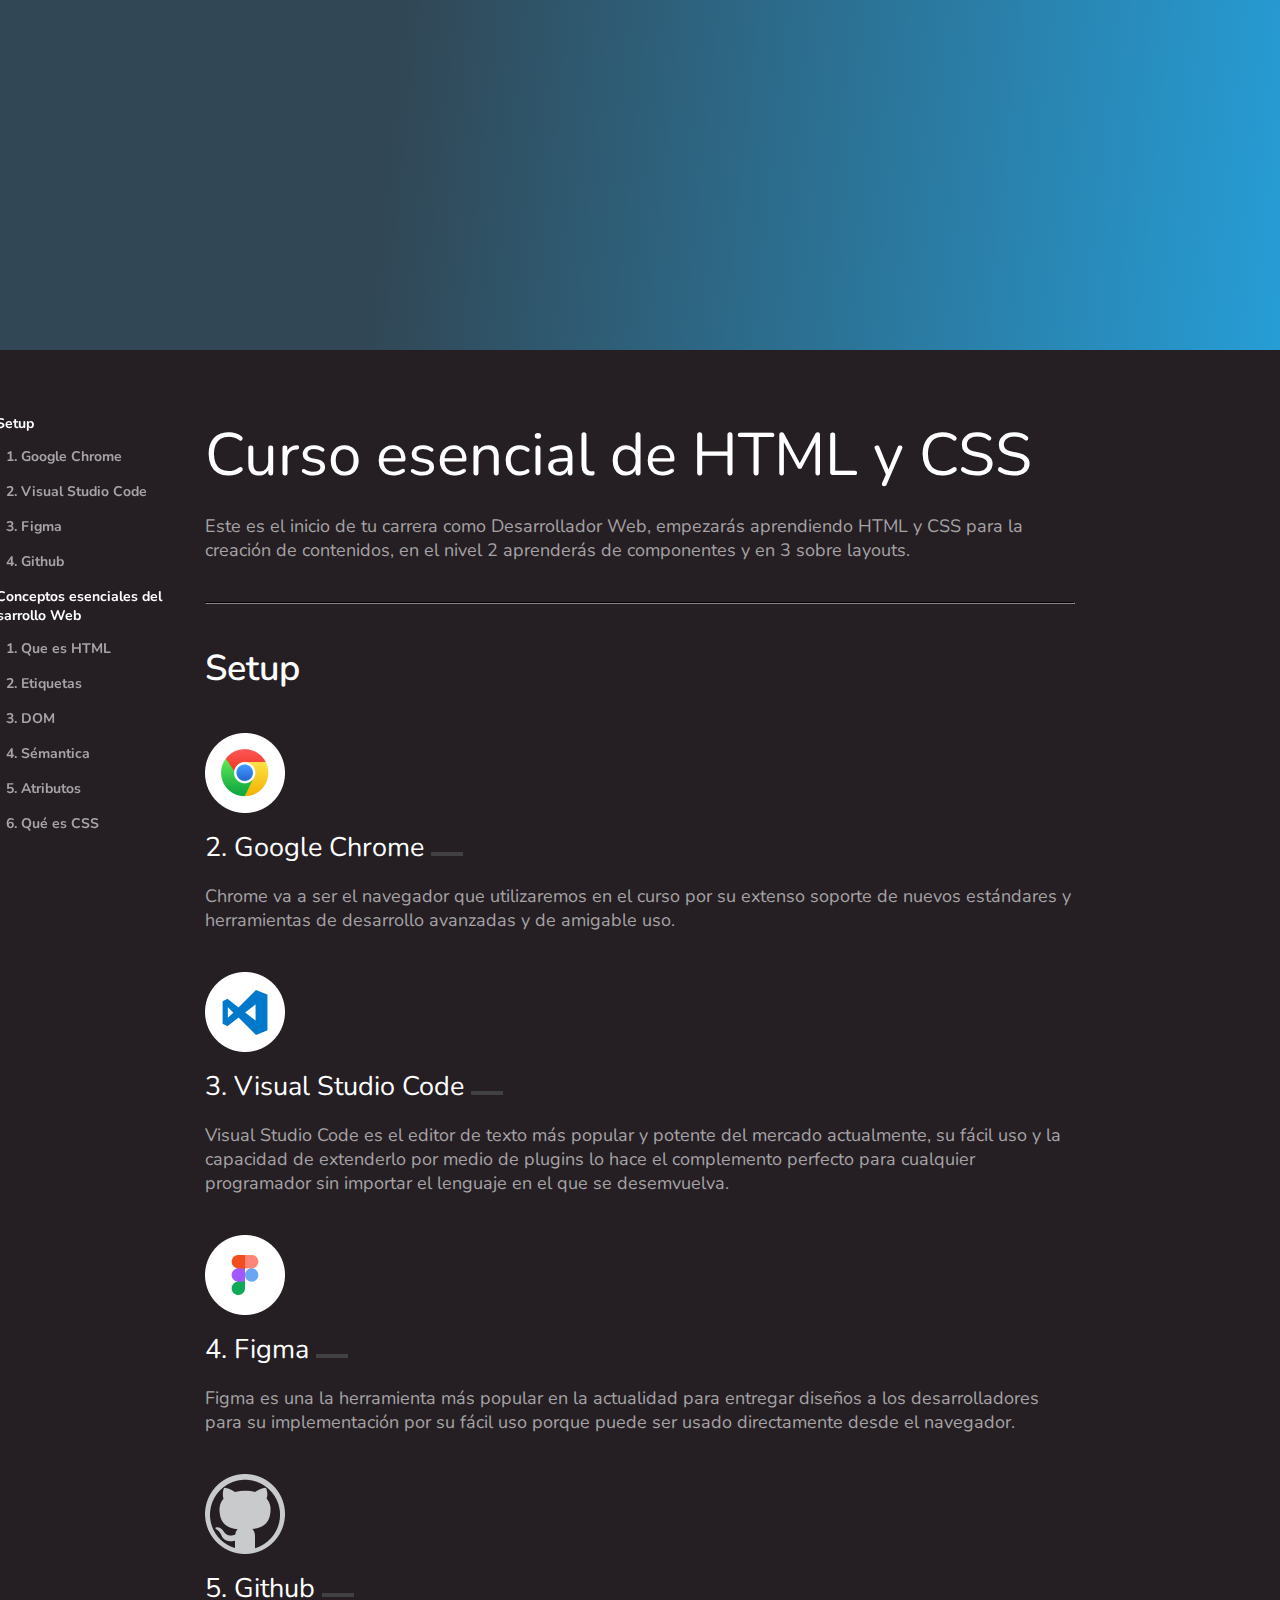
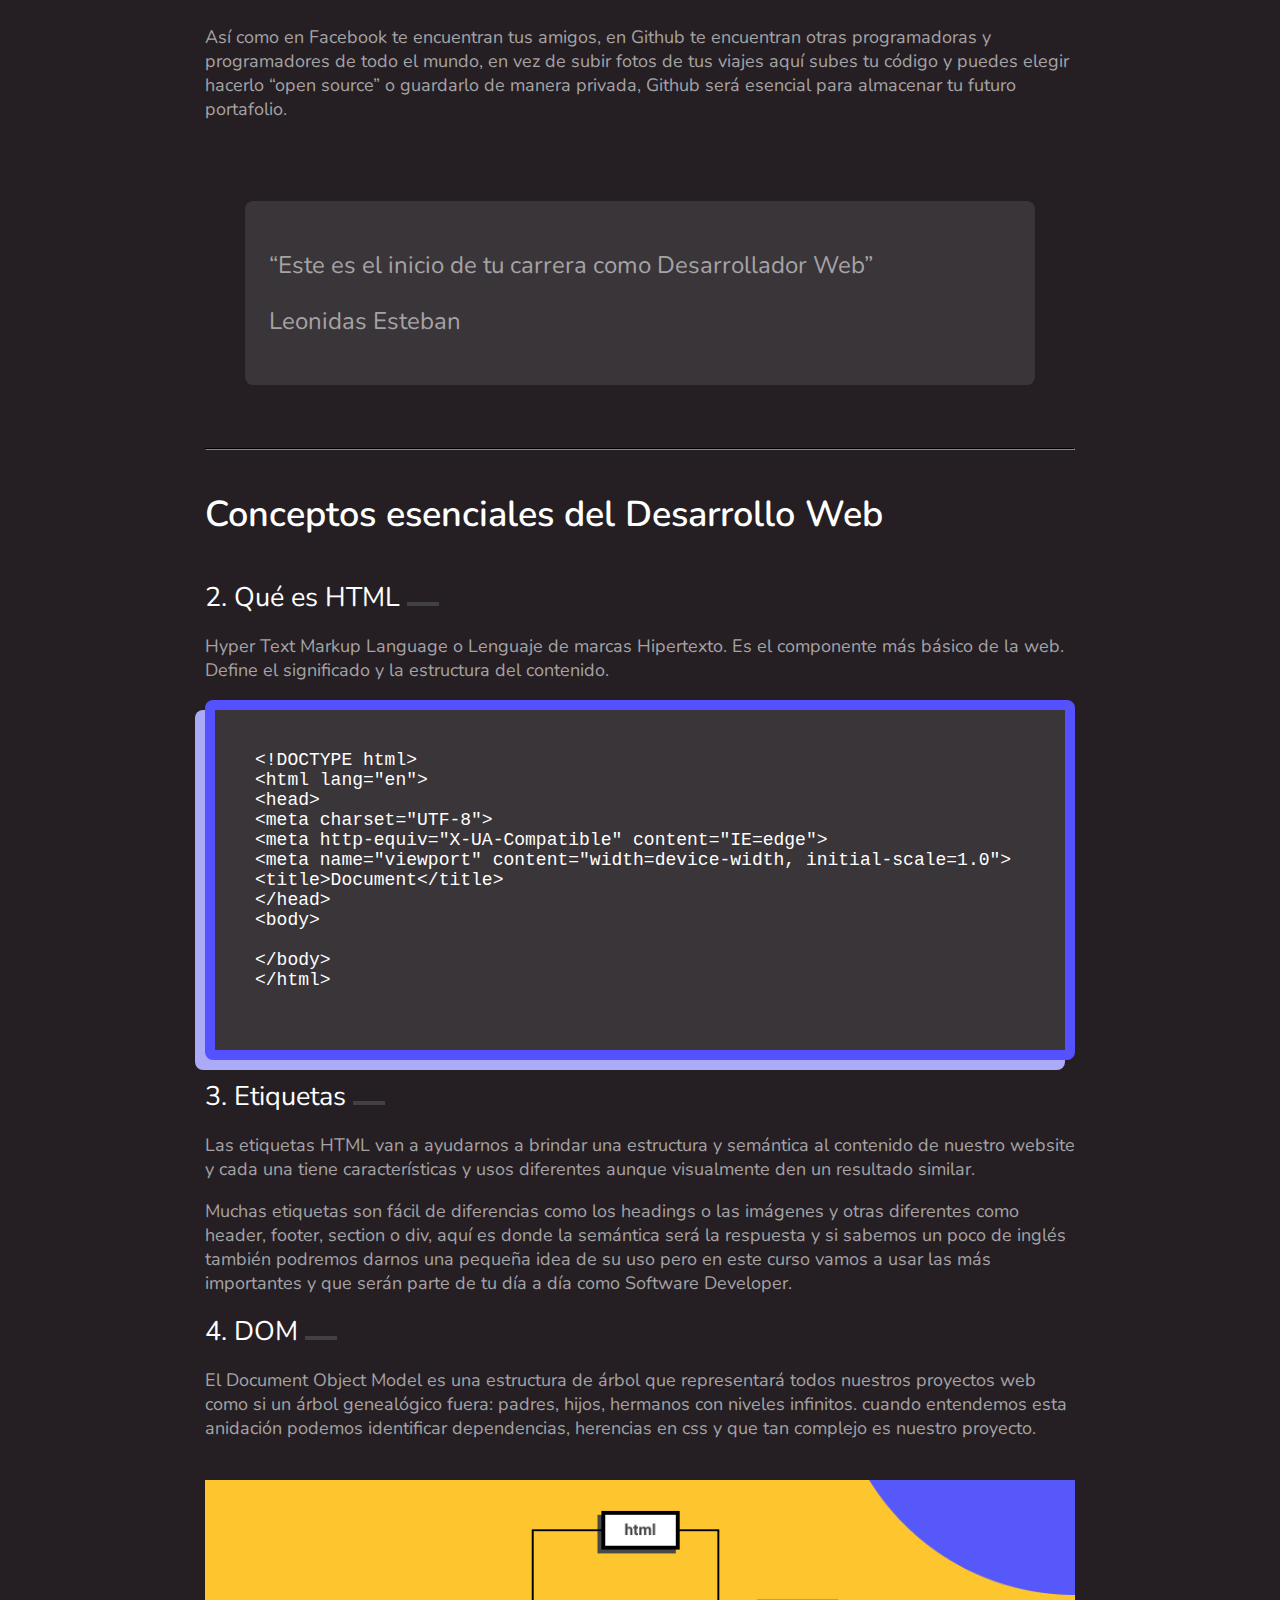
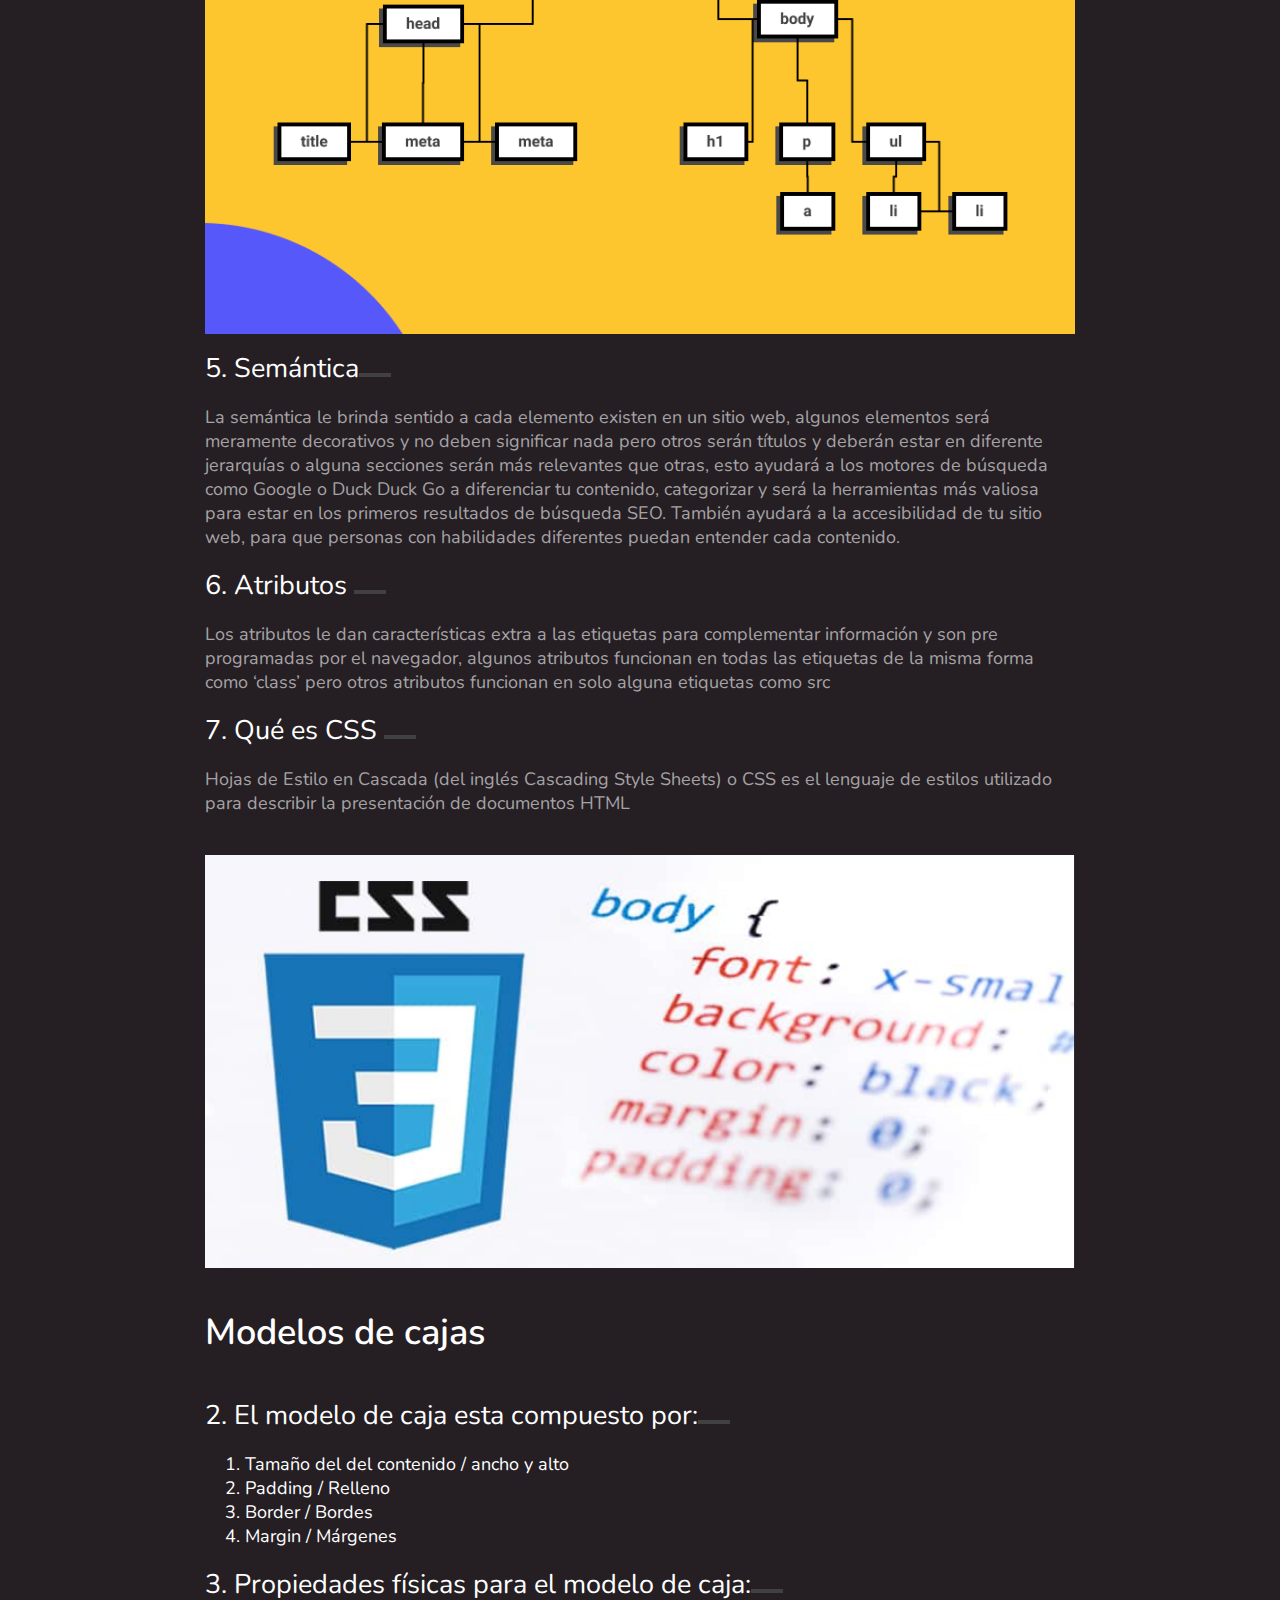
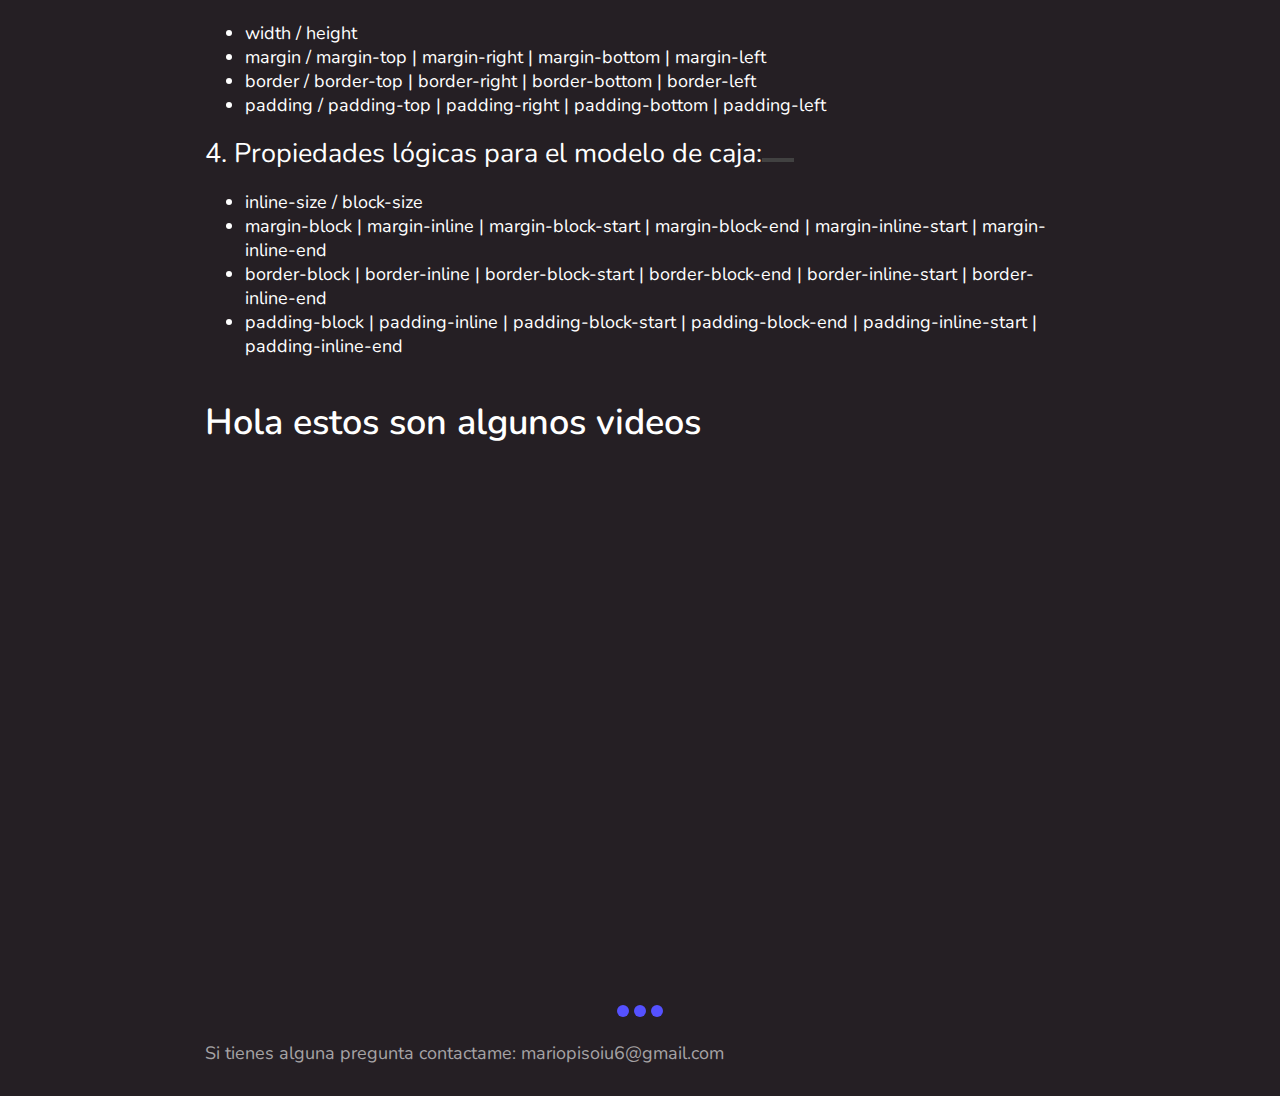
==== commit 59c8787b: "css-logical + creando slider" ====
--- a/index.html
+++ b/index.html
@@ -5,11 +5,21 @@
     <meta charset="UTF-8">
     <meta http-equiv="X-UA-Compatible" content="IE=edge">
     <meta name="viewport" content="width=device-width, initial-scale=1.0">
-    <link rel="stylesheet" href="/css/stylesphysical.css">
-    <!-- <link rel="stylesheet" href="/css/styleslogical.css"> -->
+    <!-- <link rel="stylesheet" href="/css/stylesphysical.css"> -->
+    <link rel="stylesheet" href="/css/styleslogical.css">
     <link rel="preconnect" href="https://fonts.googleapis.com">
     <link rel="preconnect" href="https://fonts.gstatic.com" crossorigin>
     <link href="https://fonts.googleapis.com/css2?family=Roboto:ital,wght@0,400;0,700;1,400;1,700&display=swap" rel="stylesheet">
+
+    <link rel="stylesheet" href="./css/styles-logical.css">
+    <link rel="preconnect" href="https://fonts.gstatic.com">
+    <link rel="preconnect" href="https://fonts.gstatic.com">
+    <link href="https://fonts.googleapis.com/css2?family=Nunito:ital,wght@0,400;0,600;0,700;1,400;1,700&display=swap"
+      rel="stylesheet">
+
+    <!-- <link rel="preconnect" href="https://fonts.googleapis.com">
+    <link rel="preconnect" href="https://fonts.gstatic.com" crossorigin>
+    <link href="https://fonts.googleapis.com/css2?family=Nunito:ital,wght@0,400;0,600;0,700;1,400;1,700&display=swap" rel="stylesheet"> -->
     <title>El Blog de Mario</title>
 </head>
 
@@ -78,7 +88,7 @@
                     <section class="section-content">
                     <h2>Setup</h2>
             
-                    <img src="/img/google-chrome.png" alt="logo google-chrome" title="logo google-chrome">
+                    <img src="/img/google-chrome-w.png" alt="logo google-chrome" title="logo google-chrome">
                 
                     <h3 id="google-chrome"> Google Chrome </h3>
                 
@@ -88,7 +98,7 @@
                     </p>
                 
                 
-                    <img src="/img/visual-studio-code.png" alt="logo visual-studio" title="logo visual-studio">
+                    <img src="/img/visual-studio-code-w.png" alt="logo visual-studio" title="logo visual-studio">
                 
                     <h3 id="visual-studio-code"> Visual Studio Code </h3>
                 
@@ -99,7 +109,7 @@
                     </p>
                 
                 
-                    <img src="/img/figma.png" alt="logo figma" title="logo figma">
+                    <img src="/img/figma-w.png" alt="logo figma" title="logo figma">
                 
                     <h3 id="figma"> Figma </h3>
                 
@@ -109,7 +119,7 @@
                     </p>
                 
                 
-                    <img src="/img/github.png" alt="logo github" title="logo github">
+                    <img src="/img/github-w.png" alt="logo github" title="logo github">
                 
                     <h3 id="github"> Github </h3>
                 
@@ -138,18 +148,18 @@
                     <h3 id="que-es-html"> Qué es HTML </h3>
                     <p>Hyper Text Markup Language o Lenguaje de marcas Hipertexto. Es el componente más básico de la web. Define el significado y la estructura del contenido.</p>
                     <pre>
-            &lt;!DOCTYPE html&gt;
-            &lt;html lang=&quot;en&quot;&gt;
-            &lt;head&gt;
-            &lt;meta charset=&quot;UTF-8&quot;&gt;
-            &lt;meta http-equiv=&quot;X-UA-Compatible&quot; content=&quot;IE=edge&quot;&gt;
-            &lt;meta name=&quot;viewport&quot; content=&quot;width=device-width, initial-scale=1.0&quot;&gt;
-            &lt;title&gt;Document&lt;/title&gt;
-            &lt;/head&gt;
-            &lt;body&gt;
-                            
-            &lt;/body&gt;
-            &lt;/html&gt;
+&lt;!DOCTYPE html&gt;
+&lt;html lang=&quot;en&quot;&gt;
+&lt;head&gt;
+&lt;meta charset=&quot;UTF-8&quot;&gt;
+&lt;meta http-equiv=&quot;X-UA-Compatible&quot; content=&quot;IE=edge&quot;&gt;
+&lt;meta name=&quot;viewport&quot; content=&quot;width=device-width, initial-scale=1.0&quot;&gt;
+&lt;title&gt;Document&lt;/title&gt;
+&lt;/head&gt;
+&lt;body&gt;
+    
+&lt;/body&gt;
+&lt;/html&gt;
             </pre>
                 
                     <h3 id="etiquetas"> Etiquetas </h3>
@@ -204,7 +214,29 @@
                     
                 
                     </section>
-                    <h3>Modelo de caja</h3>
+
+                    <div class="section-content">
+                        <h2>Hola estos son algunos videos</h2>
+                        <div class="slider">
+                            <scroll-container class="slider-container">
+                                <scroll-page  class="slider-slide" id="video-1">
+                                    <iframe class="video" width="560" height="315" src="https://www.youtube.com/embed/dqhDYOiCnJQ" title="YouTube video player" frameborder="0" allow="accelerometer; autoplay; clipboard-write; encrypted-media; gyroscope; picture-in-picture" allowfullscreen></iframe>
+                                </scroll-page>
+                                <scroll-page  class="slider-slide" id="video-2">
+                                    <iframe class="video" width="560" height="315" src="https://www.youtube.com/embed/42P0lNwKnmk" title="YouTube video player" frameborder="0" allow="accelerometer; autoplay; clipboard-write; encrypted-media; gyroscope; picture-in-picture" allowfullscreen></iframe>
+                                </scroll-page>
+                                <scroll-page  class="slider-slide" id="video-3">
+                                    <iframe class="video" width="560" height="315" src="https://www.youtube.com/embed/jasSbNj0Pow" title="YouTube video player" frameborder="0" allow="accelerometer; autoplay; clipboard-write; encrypted-media; gyroscope; picture-in-picture" allowfullscreen></iframe>
+                                </scroll-page>
+                            </scroll-container>
+                            <div class="slider-bullet-list">
+                                <a href="#video-1" class="slider-bullet"></a>
+                                <a href="#video-2" class="slider-bullet"></a>
+                                <a href="#video-3" class="slider-bullet"></a>
+                            </div>
+                        </div>
+                    </div>
+                    
                 
             
             
--- a/css/styleslogical.css
+++ b/css/styleslogical.css
@@ -28,33 +28,64 @@
 
 :root{
     font-size: 18px;
-    --gray30: #212121;
-    --gray20: #212429;
-    --gray10: #616161;
+    --white30: white;
+    --white20:  #A5A3A5;
+    --white10: #3A3539;
+}
+
+html{
+    scroll-behavior: smooth;
 }
 
 body{
-    color: var(--gray30);
-    font-family: 'Roboto', sans-serif;
+    color: var(--white30);
+    font-family: 'Nunito', sans-serif;
+    background: #251F24;
+    margin: 0;
     
 }
 
 a{
-    color: var(--gray30);
-    
+    color: var(--white30);
+    
+}
+
+.header{
+    position: sticky;
+    inset-block-start: -32px;
+}
+
+.header-content{
+    position: relative;
+}
+
+.header-content ol li:hover{
+    background: #5551FF;
 }
 
 header{
     font-size: 14px;
+    color: var(--white30);
+    position: absolute;
+    inset-block-start: 64px;
+    inset-inline-start: -208px;
+    inline-size: 188px;
+    
+
 }
 
 header, a{
-    color: var(--gray10);
+    color: var(--white20);
     text-decoration: none;
 }
 
+header li{
+    color: var(--white20);
+    margin-block-end: 16px;
+}
+
 header, a:hover{
-    color: var(--gray30);
+    color: var(--white30);
 }
 
 nav, details, summary{
@@ -64,36 +95,78 @@
 
 h1{
     font-size: 60px;
+    font-weight: normal;
+    margin-block-start: 64px;
+    margin-block-end: 16px;
 }
 
 h2{
     font-size: 2em;
+    font-weight: 600;
+    margin-block: 40px;
 }
 
 h3{
     font-size: 1.5em;
-}
-
+    font-weight: normal;
+    margin-block: 16px;
+}
+
+hr{
+    margin-block: 40px;
+    border-color: var(--white10);
+}
 
 pre{
-    background: #FEC62E;
+    background: var(--white10);
+    padding: 40px;
+    overflow: auto;
+
+    border-radius: 8px;
+    border: 10px solid #5551FF;
+    box-shadow: -10px 10px 0 0 #ABAAF6 ;
+}
+
+p{
+    color: var(--white20);
+}
+
+blockquote{
+    background: var(--white10);
+    margin-block-start: 80px;
+    margin-block-end: 63px;
+    border-radius: 8px;
+    padding-inline-start: 24px;
+    padding-inline-end: 24px;
+    padding-block-start: 24px;
+    padding-block-end: 24px;
+    line-height: 32px;
+    font-size: 24px;
+
 }
 
 .hero{
     height: 350px;
-    background-image: linear-gradient(to top, rgb(255, 255, 255, 0.3), transparent), url(../img/patron-1.png);
+    background: linear-gradient(96.07deg, #314755 30.63%, #26A0DA 102.18%);
 }
 
 .section-content{
     counter-reset: titlelist;
 }
 
+.section-content img{
+    margin-block-start: 40px;
+    display: block;
+    max-inline-size: 100%;
+
+}
+
 .section-content, h3{
     counter-increment: titlelist;
 }
 
 .section-content, h3::before{
-    content: counter(titlelist);
+    content: counter(titlelist, decimal)'. ';
     
 }
 
@@ -104,3 +177,47 @@
     display: inline-block;
     background: #414141;
 }
+
+
+
+.wrapper{
+    max-inline-size: 902px;
+    margin: auto;
+
+}
+
+.main-content{
+    padding-inline: 16px;
+}
+
+/* slider de videos */
+
+.slider-bullet-list{
+    text-align: center;
+    margin-block-start: 16px;
+}
+
+.slider-bullet{
+   display: inline-block;
+   inline-size: 12px;
+   block-size: 12px;
+   background: #5551FF;
+   border-radius: 50%;
+}
+
+.slider-container{
+   display: block;
+   overflow: hidden;
+   scroll-behavior: smooth;
+   white-space: nowrap;
+   
+
+}
+
+.video{
+   margin: 0;
+   display: inline-block;
+   width: 100%;
+   height: auto;
+   aspect-ratio: 16/9;
+}
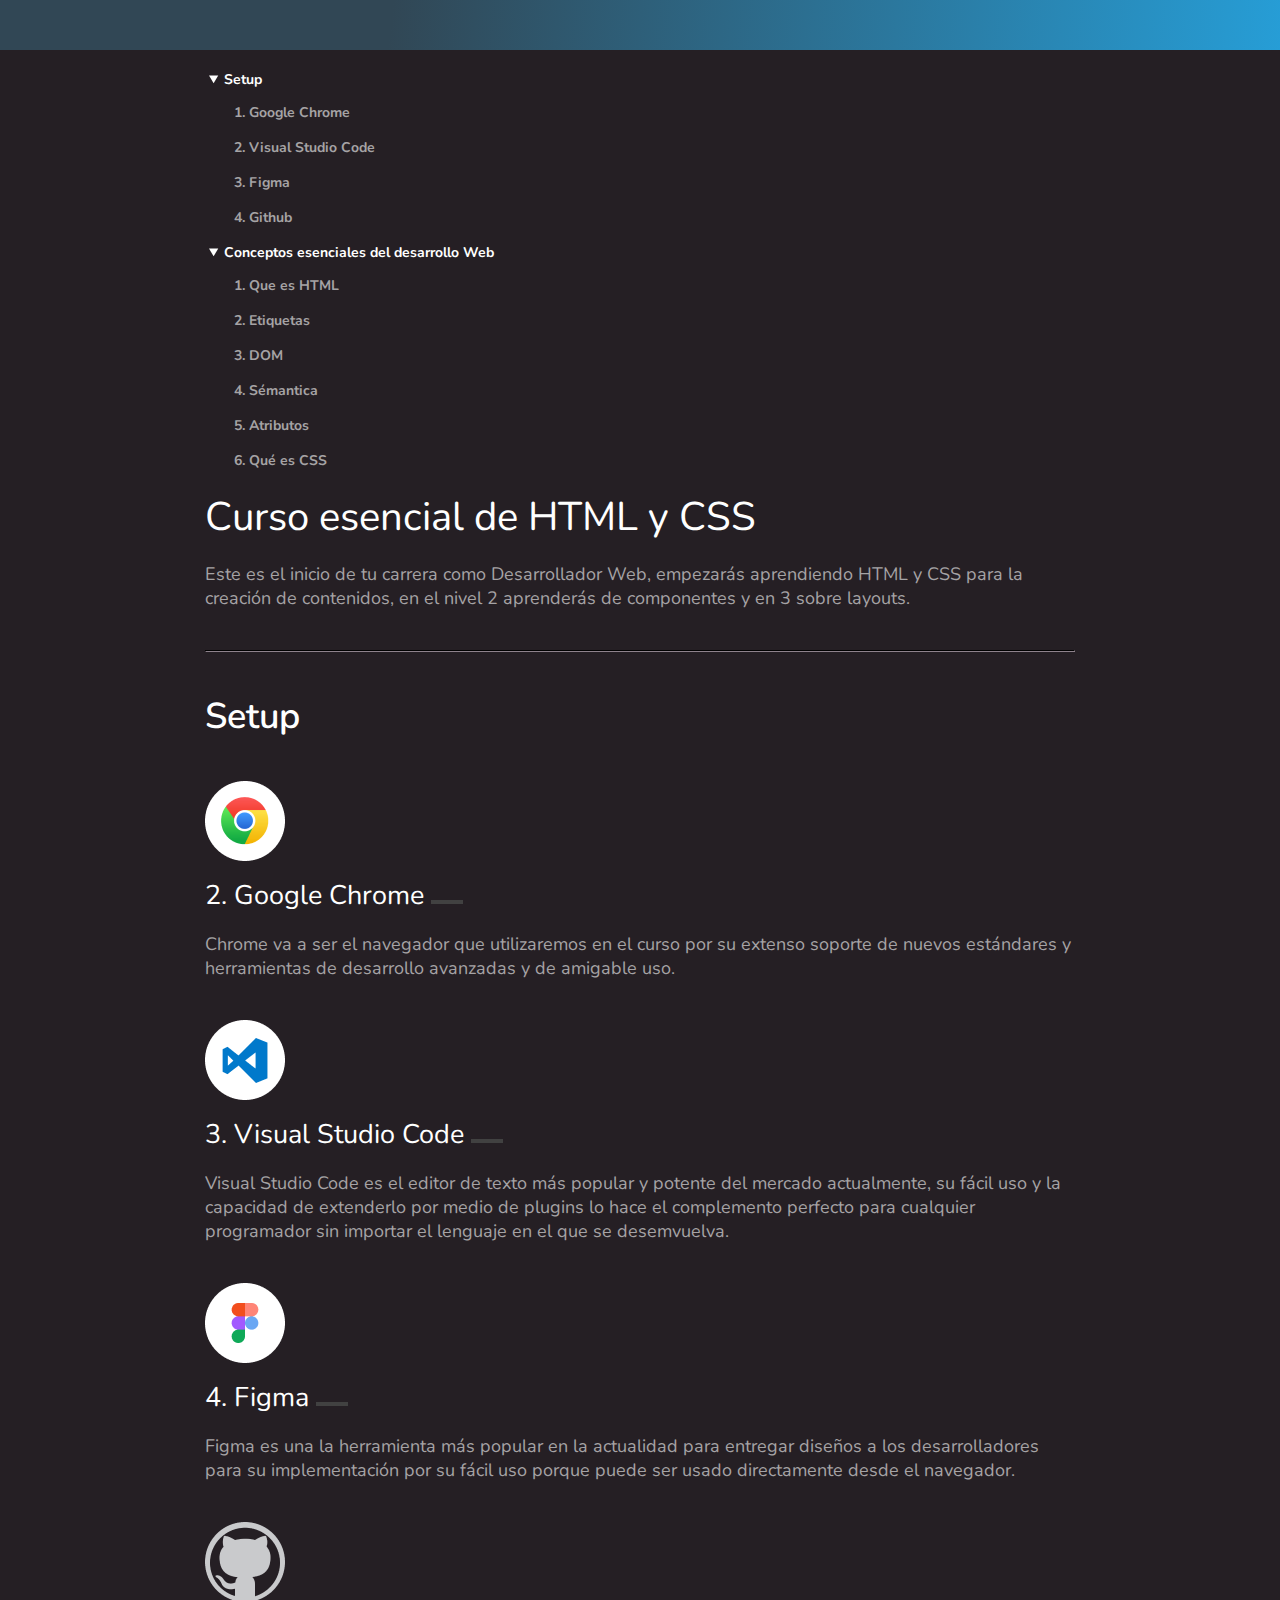
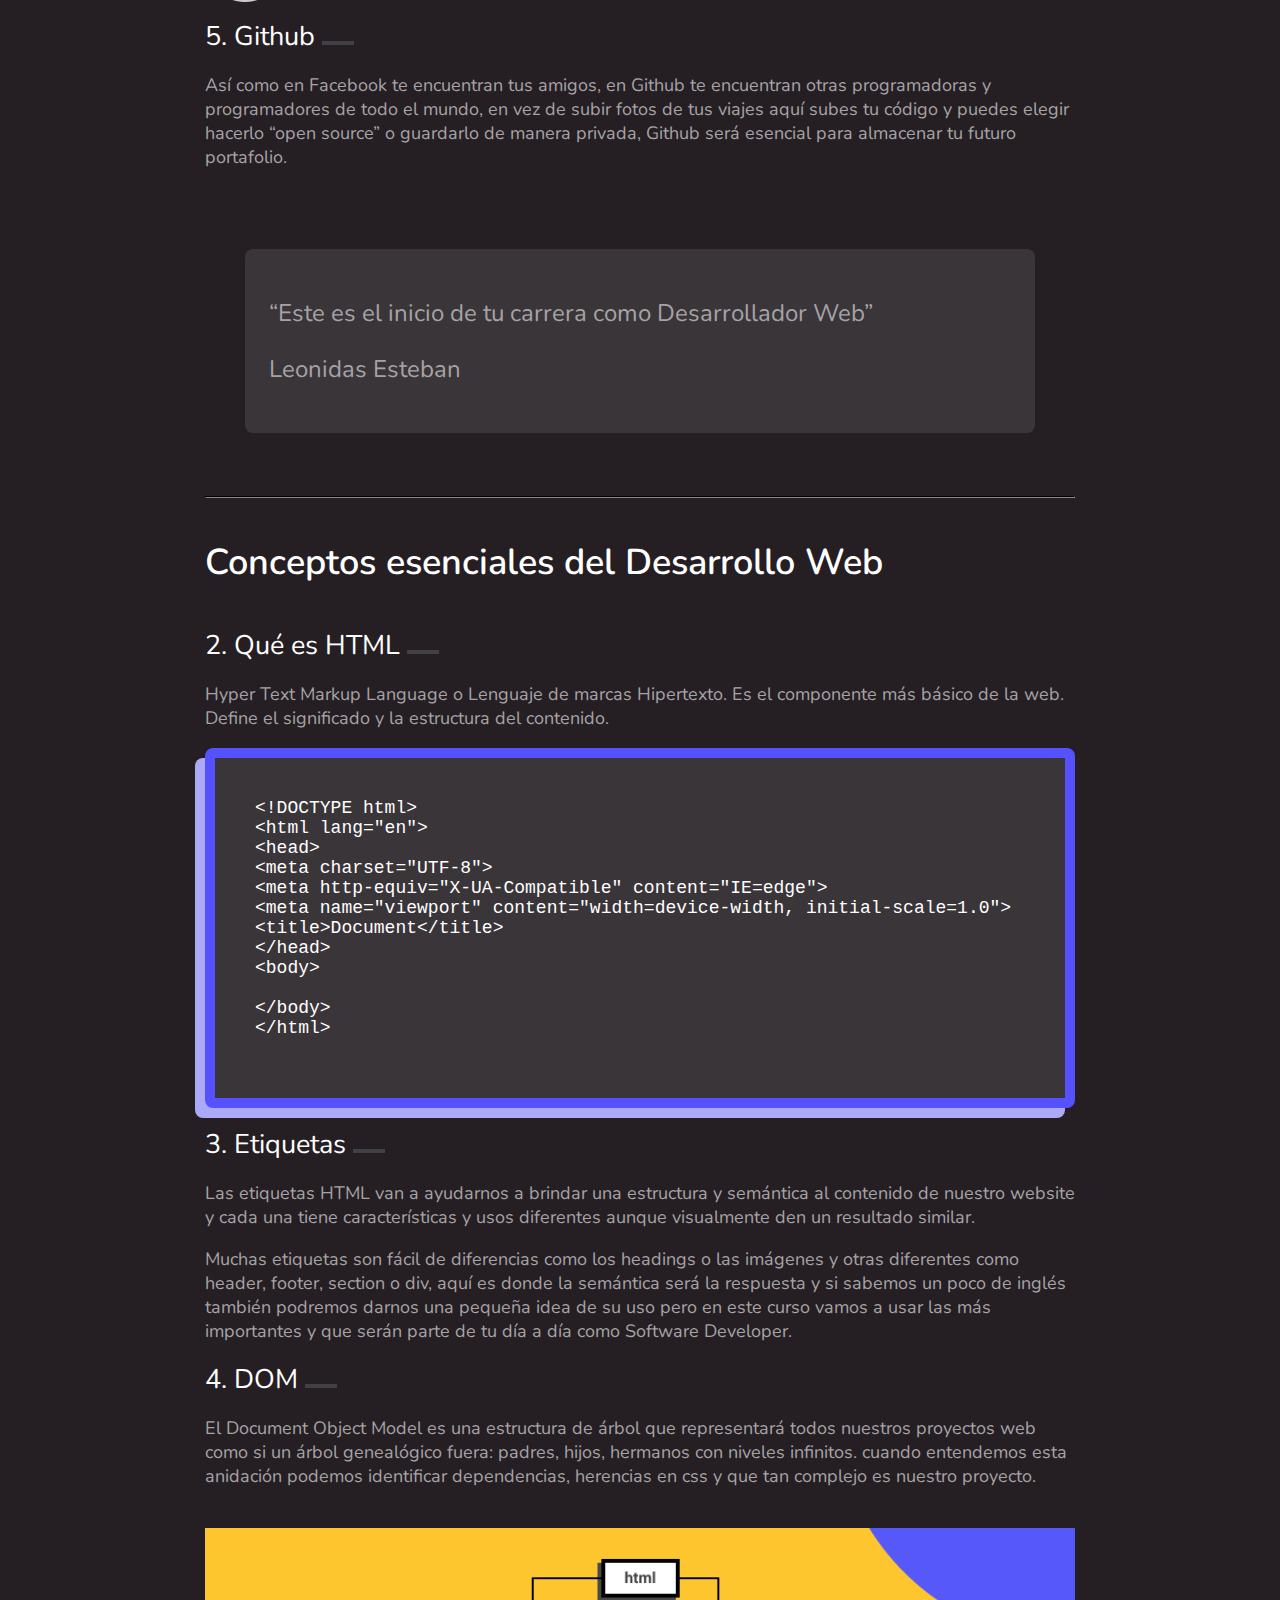
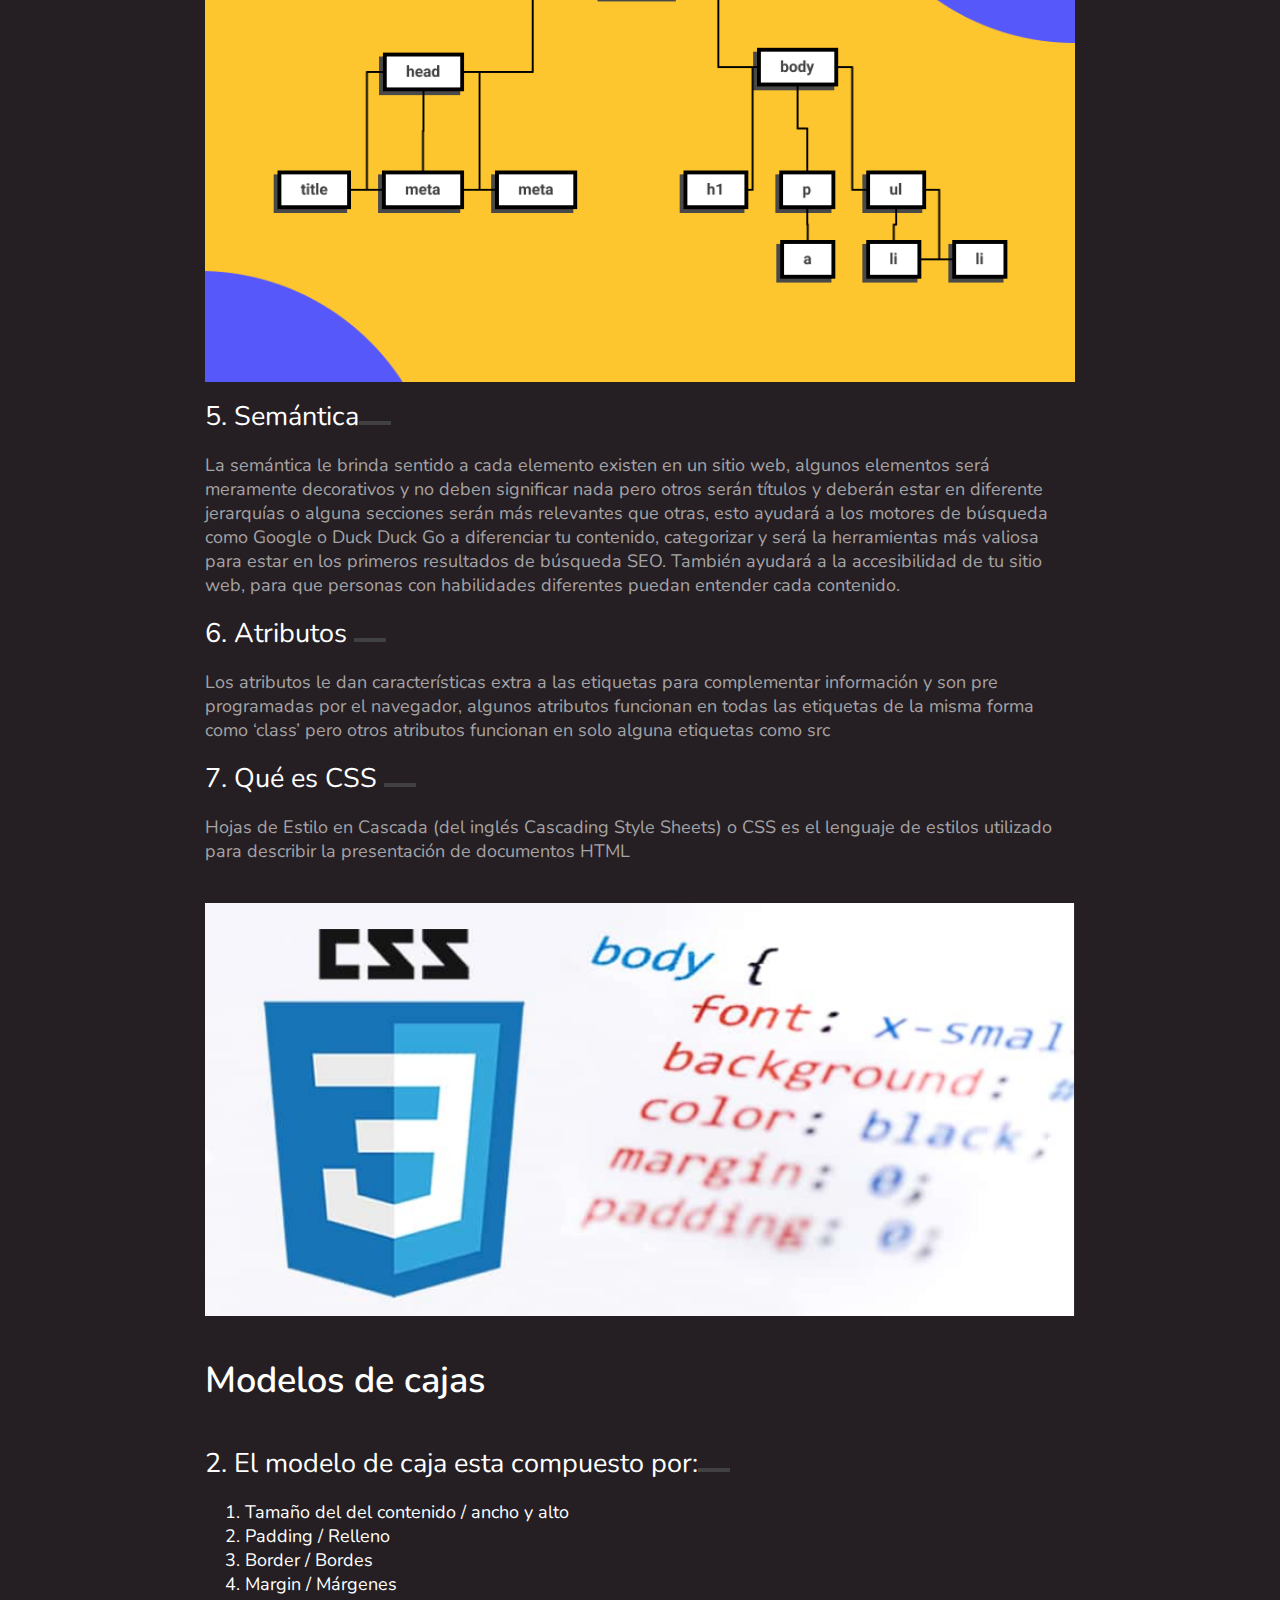
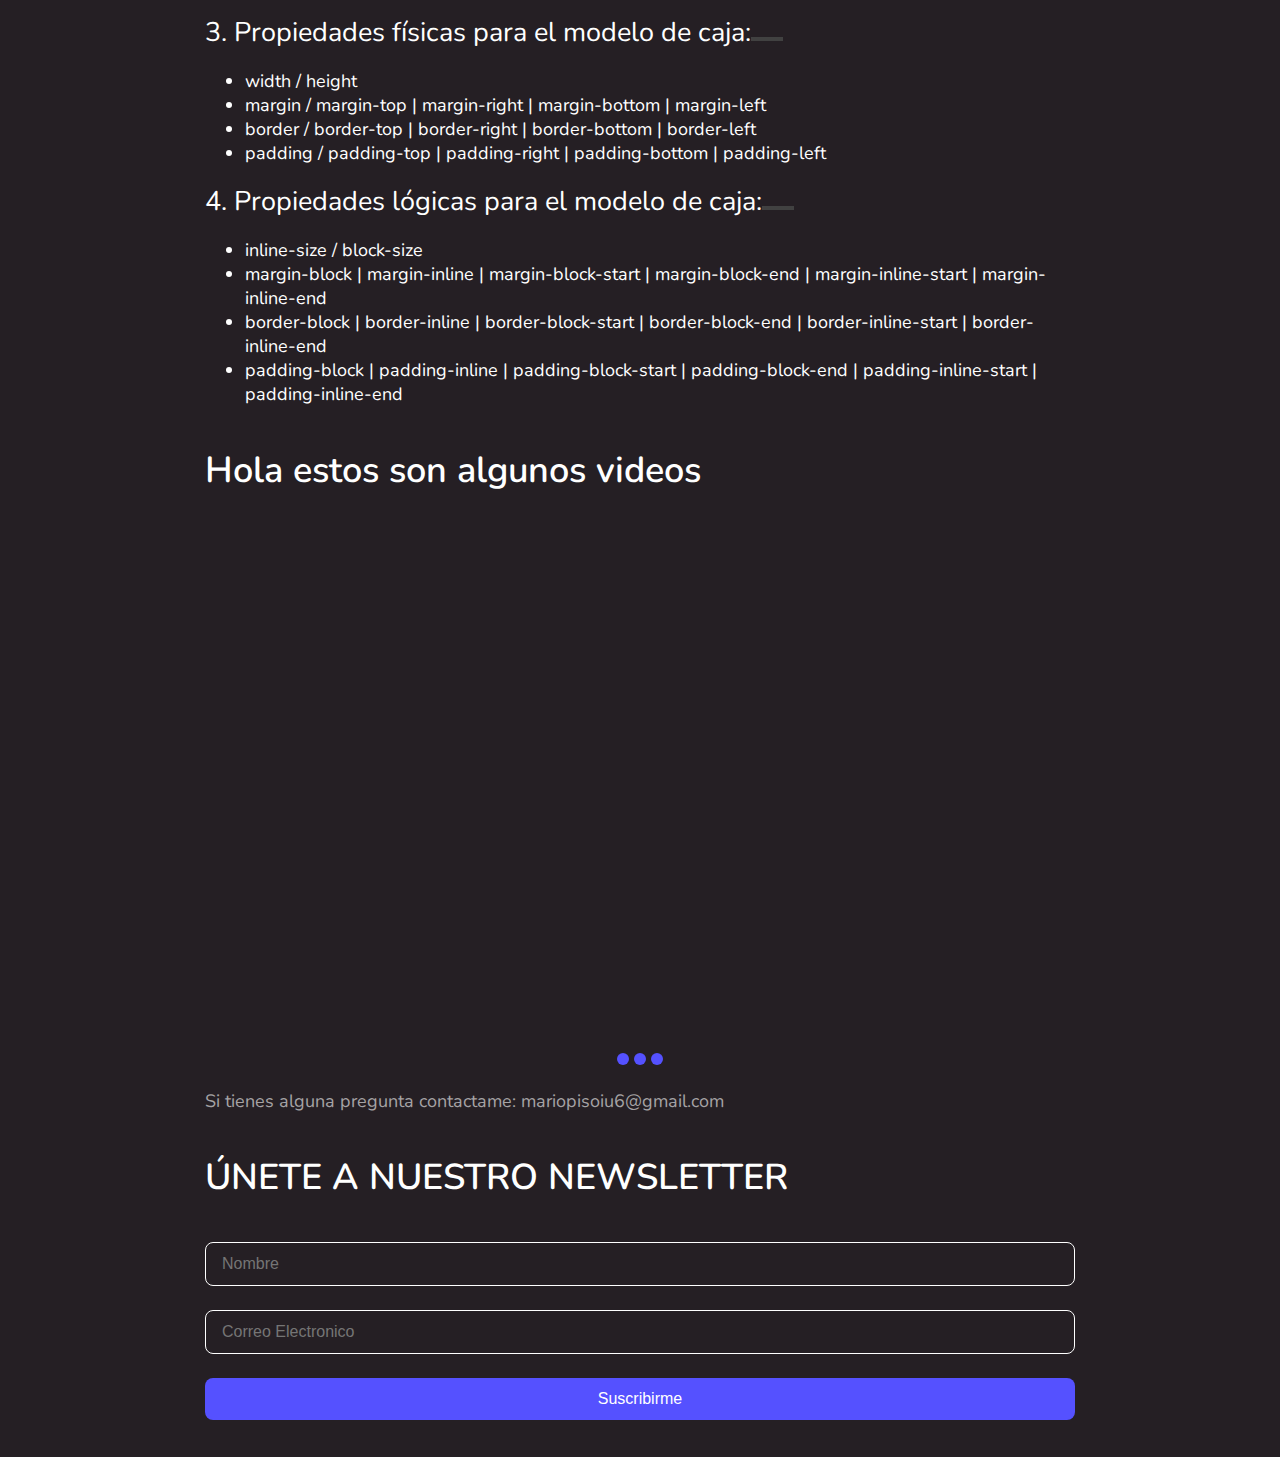
==== commit 6279fc20: "Add files via upload" ====
--- a/index.html
+++ b/index.html
@@ -6,7 +6,7 @@
     <meta http-equiv="X-UA-Compatible" content="IE=edge">
     <meta name="viewport" content="width=device-width, initial-scale=1.0">
     <!-- <link rel="stylesheet" href="/css/stylesphysical.css"> -->
-    <link rel="stylesheet" href="/css/styleslogical.css">
+    <link rel="stylesheet" href="../css/styleslogical.css">
     <link rel="preconnect" href="https://fonts.googleapis.com">
     <link rel="preconnect" href="https://fonts.gstatic.com" crossorigin>
     <link href="https://fonts.googleapis.com/css2?family=Roboto:ital,wght@0,400;0,700;1,400;1,700&display=swap" rel="stylesheet">
@@ -245,6 +245,14 @@
                     <a href="mailto:mariopisoiu6@gmail.com">mariopisoiu6@gmail.com</a> 
                 </p>
                 
+                <section class="section-content">
+                    <h2>ÚNETE A NUESTRO NEWSLETTER</h2>
+                    <form action="#"  class="form">
+                        <input type="text" required placeholder="Nombre"> 
+                        <input type="email" required placeholder="Correo Electronico">
+                        <input type="submit" value="Suscribirme">
+                    </form>
+                </section>
             
             
         </div>
--- a/css/styleslogical.css
+++ b/css/styleslogical.css
@@ -50,14 +50,15 @@
     
 }
 
-.header{
+/* .header{
     position: sticky;
-    inset-block-start: -32px;
-}
-
-.header-content{
+    inset-block-start: -45px;
+} */
+
+/* .header-content{
     position: relative;
-}
+    inset-block-start: 65px;
+} */
 
 .header-content ol li:hover{
     background: #5551FF;
@@ -66,10 +67,8 @@
 header{
     font-size: 14px;
     color: var(--white30);
-    position: absolute;
-    inset-block-start: 64px;
-    inset-inline-start: -208px;
-    inline-size: 188px;
+    margin-block-start: 20px;
+    margin-inline-start: 20px;
     
 
 }
@@ -94,9 +93,9 @@
 
 
 h1{
-    font-size: 60px;
+    font-size: 40px;
     font-weight: normal;
-    margin-block-start: 64px;
+    margin-block-start: 20px;
     margin-block-end: 16px;
 }
 
@@ -146,7 +145,7 @@
 }
 
 .hero{
-    height: 350px;
+    block-size: 50px;
     background: linear-gradient(96.07deg, #314755 30.63%, #26A0DA 102.18%);
 }
 
@@ -191,6 +190,13 @@
 }
 
 /* slider de videos */
+.video{
+   margin: 0;
+   display: inline-block;
+   width: 100%;
+   height: auto;
+   aspect-ratio: 16/9;
+}
 
 .slider-bullet-list{
     text-align: center;
@@ -214,10 +220,59 @@
 
 }
 
-.video{
-   margin: 0;
-   display: inline-block;
-   width: 100%;
-   height: auto;
-   aspect-ratio: 16/9;
-}
+
+.form input{
+    inline-size: 100%;
+    box-sizing: border-box;
+    border: 1px solid var(--white30);
+    background: #251F24;
+    border-radius: 8px;
+    padding-block: 12px;
+    padding-inline: 16px;
+    color: var(--white30);
+    font-size: 16px;
+    display: block;
+    margin-block-end: 24px;
+
+}
+
+.form input:-webkit-input-placeholder{
+    color: var(--white20);
+}
+
+.form input[type="submit"]{
+    background: #5551FF;
+    border: none;
+    
+}
+
+@media screen and (min-width: 1366px){
+
+    h1{
+        font-size: 60px;
+        margin-block-start: 64px;
+    }
+
+    .hero{
+        block-size: 350px;
+    }
+    .header{
+        position: sticky;
+        inset-block-start: -45px;
+    }
+    
+    .header-content{
+        position: relative;
+        inset-block-start: 65px;
+    }
+    
+    
+    header{
+        position: absolute;
+        inset-block-start: 0;
+        inset-inline-start: -208px;
+        inline-size: 188px;
+    
+
+    }
+}
